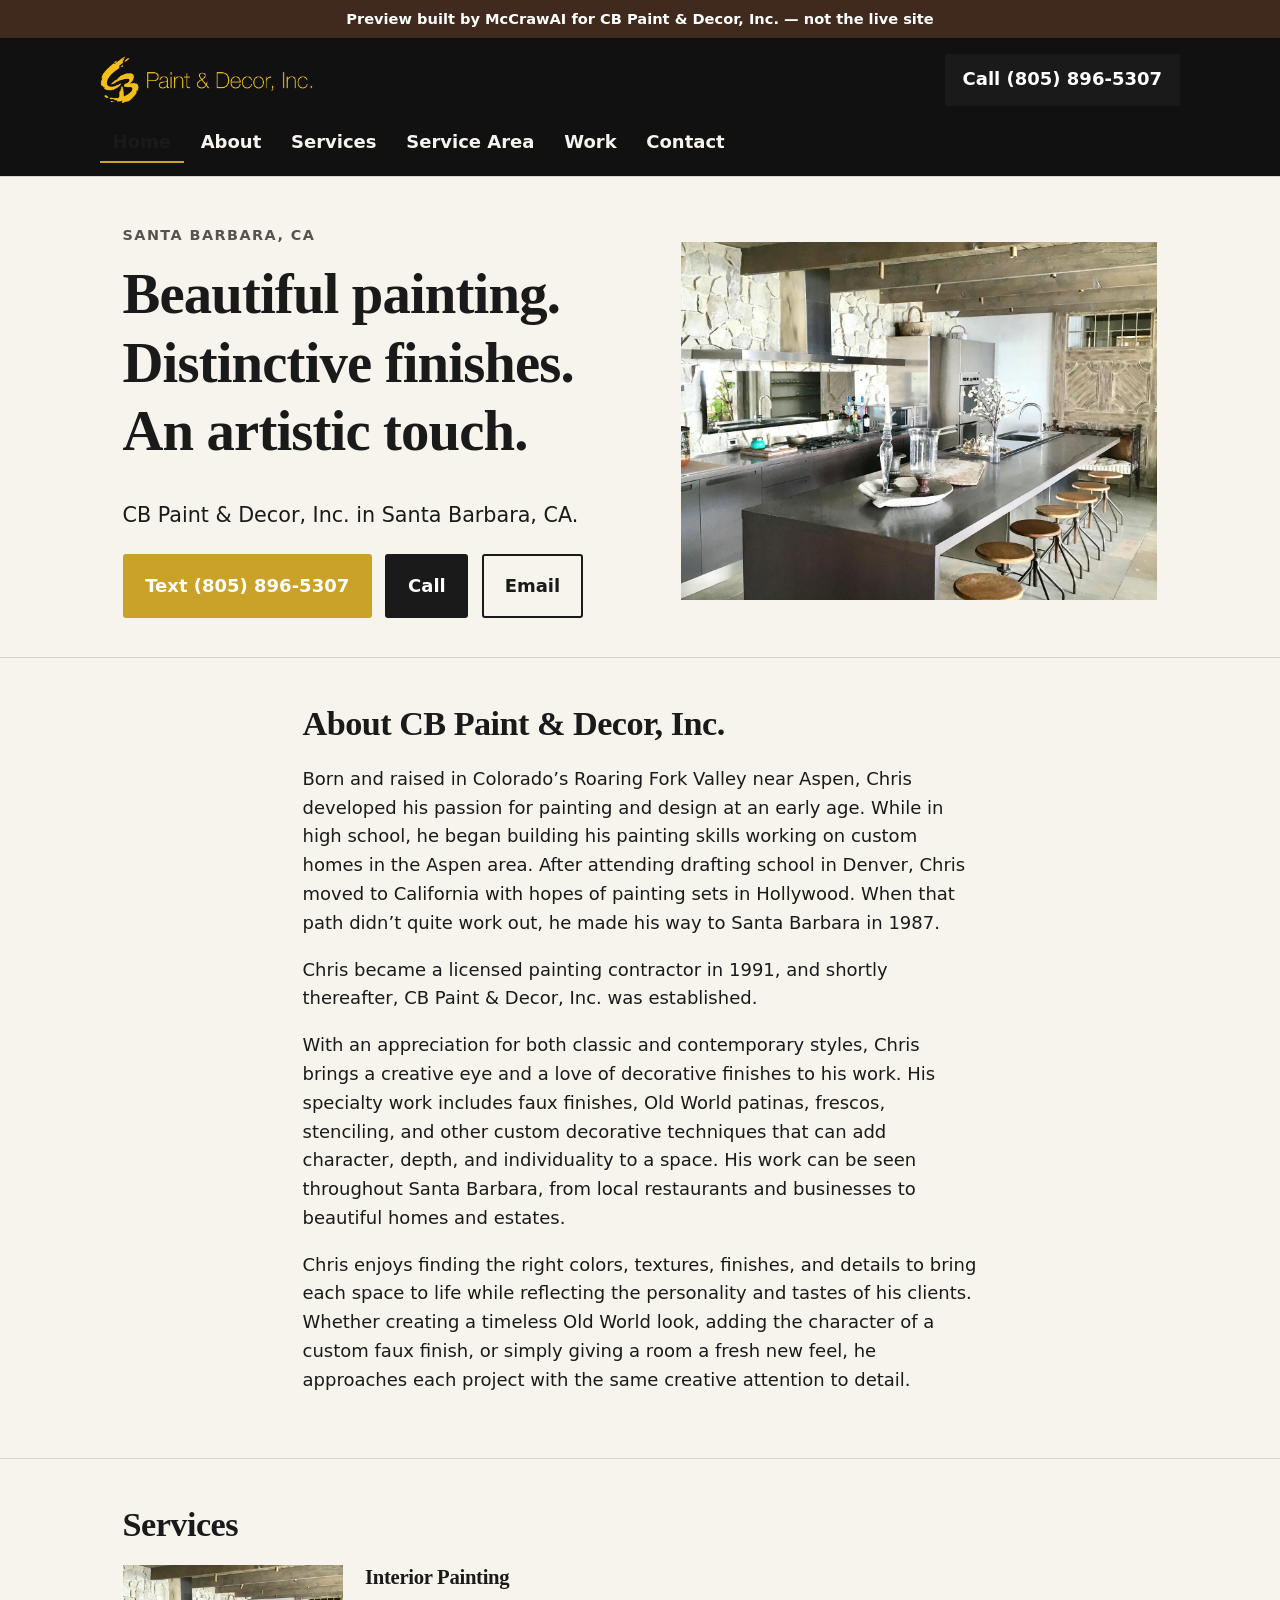
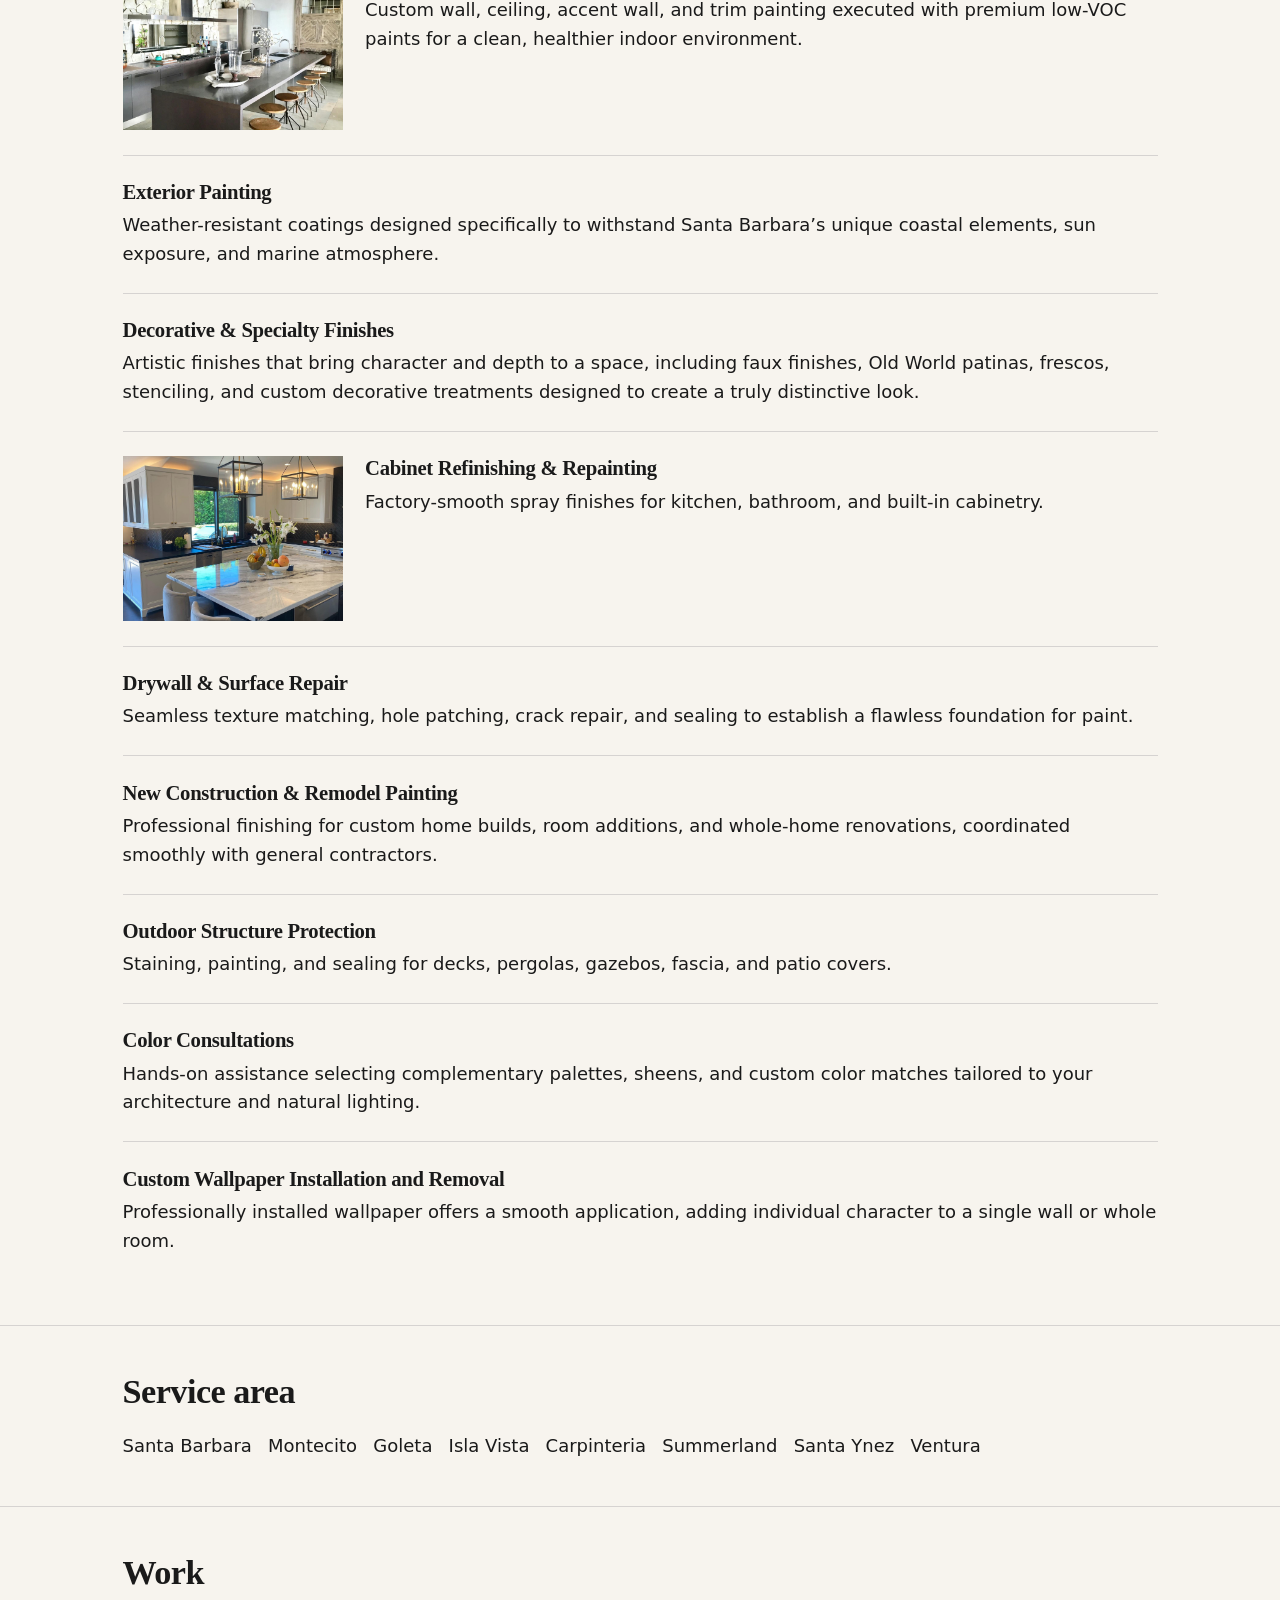
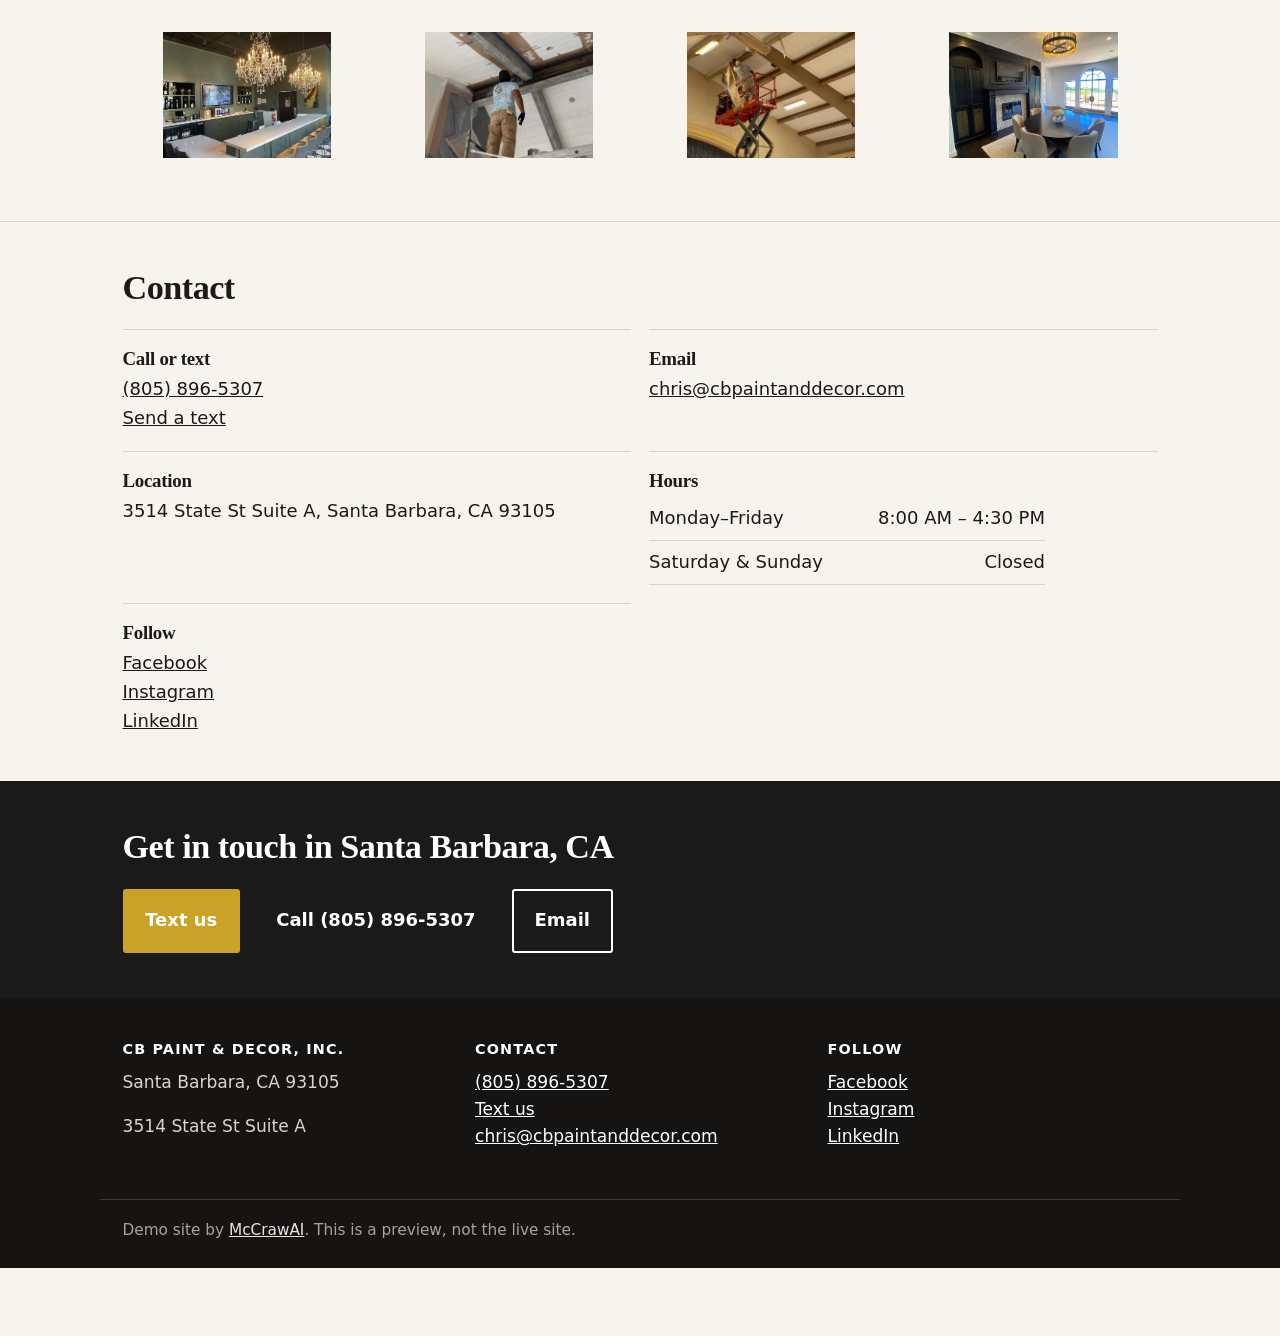
==== index.html @ f558fb0f "Publish preview demo for CB Paint & Decor, Inc." ====
<!doctype html>
<html lang="en">
<head>
<meta charset="utf-8">
<meta name="viewport" content="width=device-width,initial-scale=1">
<title>CB Paint &amp; Decor, Inc. | Santa Barbara, CA 93105</title>
<meta name="description" content="CB Paint &amp; Decor, Inc. in Santa Barbara, CA 93105 — Interior Painting, Exterior Painting, Decorative &amp; Specialty Finishes, Cabinet Refinishing &amp; Repainting, Drywall &amp; Surface Repair. Call (805) 896-5307.">
<meta name="robots" content="noindex,nofollow">
<link rel="canonical" href="https://mccrawaiops.github.io/demo-cb-paint-and-decor/">
<meta property="og:site_name" content="CB Paint &amp; Decor, Inc.">
<meta property="og:title" content="CB Paint &amp; Decor, Inc. | Santa Barbara, CA 93105">
<meta property="og:description" content="CB Paint &amp; Decor, Inc. in Santa Barbara, CA 93105 — Interior Painting, Exterior Painting, Decorative &amp; Specialty Finishes, Cabinet Refinishing &amp; Repainting, Drywall &amp; Surface Repair. Call (805) 896-5307.">
<meta property="og:type" content="website">
<meta property="og:url" content="https://mccrawaiops.github.io/demo-cb-paint-and-decor/">
<meta property="og:image" content="https://mccrawaiops.github.io/demo-cb-paint-and-decor/img/kitchen-interior.jpg">
<meta name="twitter:card" content="summary">
<meta name="theme-color" content="#1a1a1a">
<link rel="icon" href="img/favicon.png" type="image/png">
<link rel="apple-touch-icon" href="img/favicon.png">
<link rel="preload" as="image" href="img/kitchen-interior-sm.jpg">
<link rel="stylesheet" href="styles.css">
<script type="application/ld+json">{"@context":"https://schema.org","@graph":[{"@type":"LocalBusiness","@id":"https://mccrawaiops.github.io/demo-cb-paint-and-decor/#business","name":"CB Paint & Decor, Inc.","url":"https://mccrawaiops.github.io/demo-cb-paint-and-decor/","telephone":"+18058965307","email":"chris@cbpaintanddecor.com","address":{"@type":"PostalAddress","streetAddress":"3514 State St Suite A","addressLocality":"Santa Barbara","addressRegion":"CA","postalCode":"93105","addressCountry":"US"},"areaServed":[{"@type":"Place","name":"Santa Barbara"},{"@type":"Place","name":"Montecito"},{"@type":"Place","name":"Goleta"},{"@type":"Place","name":"Isla Vista"},{"@type":"Place","name":"Carpinteria"},{"@type":"Place","name":"Summerland"},{"@type":"Place","name":"Santa Ynez"},{"@type":"Place","name":"Ventura"}],"description":"Born and raised in Colorado’s Roaring Fork Valley near Aspen, Chris developed his passion for painting and design at an early age. While in high school, he began building his painting skills working on custom homes in the Aspen area. After attending drafting school in Denver, Chris moved to California with hopes of painting sets in Hollywood. When that path didn’t quite work out, he made his way to Santa Barbara in 1987.\n\nChris became a licensed painting contractor in 1991, and shortly thereafter, CB Paint & Decor, Inc. was established.\n\nWith an appreciation for both classic and contemporary styles, Chris brings a creative eye and a love of decorative finishes to his work. His specialty work includes faux finishes, Old World patinas, frescos, stenciling, and other custom decorative techniques that can add character, depth, and individuality to a space. His work can be seen throughout Santa Barbara, from local restaurants and businesses to beautiful homes and estates.\n\nChris enjoys finding the right colors, textures, finishes, and details to bring each space to life while reflecting the personality and tastes of his clients. Whether creating a timeless Old World look, adding the character of a custom faux finish, or simply giving a room a fresh new feel, he approaches each project with the same creative attention to detail.","logo":"https://mccrawaiops.github.io/demo-cb-paint-and-decor/img/logo.png","image":"https://mccrawaiops.github.io/demo-cb-paint-and-decor/img/kitchen-interior.jpg"},{"@type":"WebPage","@id":"https://mccrawaiops.github.io/demo-cb-paint-and-decor/","url":"https://mccrawaiops.github.io/demo-cb-paint-and-decor/","name":"CB Paint & Decor, Inc.","about":{"@id":"https://mccrawaiops.github.io/demo-cb-paint-and-decor/#business"}}]}</script>
</head>
<body class="has-sticky">
<div class="preview-ribbon">Preview built by McCrawAI for CB Paint &amp; Decor, Inc. — not the live site</div>
<a class="skip" href="#main">Skip to content</a>
<header class="top" id="top">
  <div class="wrap bar">
    <a href="index.html" class="brand"><img src="img/logo.png" width="687" height="153" alt="CB Paint &amp; Decor, Inc."></a>
    <a class="callbtn" href="tel:+18058965307">Call (805) 896-5307</a>
  </div>
  <nav class="wrap nav" aria-label="Main"><a href="index.html#top" aria-current="page">Home</a><a href="index.html#about">About</a><a href="index.html#services">Services</a><a href="index.html#area">Service Area</a><a href="index.html#work">Work</a><a href="index.html#contact">Contact</a></nav>
</header>
<main id="main">
<section class="hero"><div class="wrap hero-grid has-photo"><div><p class="eyebrow">Santa Barbara, CA</p><h1>Beautiful painting. Distinctive finishes. An artistic touch.</h1><p class="lead">CB Paint &amp; Decor, Inc. in Santa Barbara, CA.</p><div class="btns"><a class="btn" href="sms:+18058965307?&body=Hi%2C%20I%20would%20like%20to%20ask%20about%20a%20project.">Text (805) 896-5307</a><a class="btn alt" href="tel:+18058965307">Call</a><a class="btn ghost" href="mailto:chris@cbpaintanddecor.com">Email</a></div></div><div class="hero-photo"><img src="img/kitchen-interior.jpg" srcset="img/kitchen-interior-sm.jpg 720w, img/kitchen-interior.jpg 1440w" sizes="(max-width:700px) 100vw, 60vw" width="1440" height="1800" alt="Finished kitchen interior with painted cabinets, stone, and wood beams" fetchpriority="high" decoding="async"></div></div></section>
<section class="sec" id="about"><div class="wrap about"><h2>About CB Paint &amp; Decor, Inc.</h2><p>Born and raised in Colorado’s Roaring Fork Valley near Aspen, Chris developed his passion for painting and design at an early age. While in high school, he began building his painting skills working on custom homes in the Aspen area. After attending drafting school in Denver, Chris moved to California with hopes of painting sets in Hollywood. When that path didn’t quite work out, he made his way to Santa Barbara in 1987.</p><p>Chris became a licensed painting contractor in 1991, and shortly thereafter, CB Paint &amp; Decor, Inc. was established.</p><p>With an appreciation for both classic and contemporary styles, Chris brings a creative eye and a love of decorative finishes to his work. His specialty work includes faux finishes, Old World patinas, frescos, stenciling, and other custom decorative techniques that can add character, depth, and individuality to a space. His work can be seen throughout Santa Barbara, from local restaurants and businesses to beautiful homes and estates.</p><p>Chris enjoys finding the right colors, textures, finishes, and details to bring each space to life while reflecting the personality and tastes of his clients. Whether creating a timeless Old World look, adding the character of a custom faux finish, or simply giving a room a fresh new feel, he approaches each project with the same creative attention to detail.</p></div></section>
<section class="sec" id="services"><div class="wrap"><h2>Services</h2><article class="svc has-photo"><div><img src="img/kitchen-interior.jpg" srcset="img/kitchen-interior-sm.jpg 720w, img/kitchen-interior.jpg 1440w" sizes="(max-width:700px) 100vw, 60vw" width="1440" height="1800" alt="Finished kitchen interior with painted cabinets, stone, and wood beams" loading="lazy" decoding="async"></div><div><h3>Interior Painting</h3><p>Custom wall, ceiling, accent wall, and trim painting executed with premium low-VOC paints for a clean, healthier indoor environment.</p></div></article><article class="svc"><div><h3>Exterior Painting</h3><p>Weather-resistant coatings designed specifically to withstand Santa Barbara’s unique coastal elements, sun exposure, and marine atmosphere.</p></div></article><article class="svc"><div><h3>Decorative &amp; Specialty Finishes</h3><p>Artistic finishes that bring character and depth to a space, including faux finishes, Old World patinas, frescos, stenciling, and custom decorative treatments designed to create a truly distinctive look.</p></div></article><article class="svc has-photo"><div><img src="img/kitchen-cabinets.jpg" srcset="img/kitchen-cabinets-sm.jpg 700w, img/kitchen-cabinets.jpg 1400w" sizes="(max-width:700px) 100vw, 60vw" width="1400" height="1400" alt="Kitchen with refinished white cabinets and a painted island" loading="lazy" decoding="async"></div><div><h3>Cabinet Refinishing &amp; Repainting</h3><p>Factory-smooth spray finishes for kitchen, bathroom, and built-in cabinetry.</p></div></article><article class="svc"><div><h3>Drywall &amp; Surface Repair</h3><p>Seamless texture matching, hole patching, crack repair, and sealing to establish a flawless foundation for paint.</p></div></article><article class="svc"><div><h3>New Construction &amp; Remodel Painting</h3><p>Professional finishing for custom home builds, room additions, and whole-home renovations, coordinated smoothly with general contractors.</p></div></article><article class="svc"><div><h3>Outdoor Structure Protection</h3><p>Staining, painting, and sealing for decks, pergolas, gazebos, fascia, and patio covers.</p></div></article><article class="svc"><div><h3>Color Consultations</h3><p>Hands-on assistance selecting complementary palettes, sheens, and custom color matches tailored to your architecture and natural lighting.</p></div></article><article class="svc"><div><h3>Custom Wallpaper Installation and Removal</h3><p>Professionally installed wallpaper offers a smooth application, adding individual character to a single wall or whole room.</p></div></article></div></section>
<section class="sec" id="area"><div class="wrap"><h2>Service area</h2><ul class="towns"><li>Santa Barbara</li><li>Montecito</li><li>Goleta</li><li>Isla Vista</li><li>Carpinteria</li><li>Summerland</li><li>Santa Ynez</li><li>Ventura</li></ul></div></section>
<section class="sec" id="work"><div class="wrap"><h2>Work</h2><div class="gallery"><figure><img src="img/commercial-bar.jpg" srcset="img/commercial-bar-sm.jpg 436w, img/commercial-bar.jpg 873w" sizes="(max-width:700px) 100vw, 60vw" width="873" height="646" alt="Painted commercial bar interior with green walls and cabinetry" loading="lazy" decoding="async"></figure><figure><img src="img/crew-beams.jpg" srcset="img/crew-beams-sm.jpg 700w, img/crew-beams.jpg 1400w" sizes="(max-width:700px) 100vw, 60vw" width="1400" height="1400" alt="A CB Paint &amp; Decor painter finishing wood beams on a masked ceiling" loading="lazy" decoding="async"></figure><figure><img src="img/lift-ceiling.jpg" srcset="img/lift-ceiling-sm.jpg 700w, img/lift-ceiling.jpg 1400w" sizes="(max-width:700px) 100vw, 60vw" width="1400" height="1400" alt="Crew on a lift prepping and painting a beamed ceiling" loading="lazy" decoding="async"></figure><figure><img src="img/dining-room.jpg" srcset="img/dining-room-sm.jpg 449w, img/dining-room.jpg 898w" sizes="(max-width:700px) 100vw, 60vw" width="898" height="898" alt="Dining room with dark painted built-ins and a fireplace" loading="lazy" decoding="async"></figure></div></div></section>
<section class="sec" id="contact"><div class="wrap"><h2>Contact</h2><div class="contact-list"><div class="contact-item"><h2>Call or text</h2><p><a href="tel:+18058965307">(805) 896-5307</a></p><p><a href="sms:+18058965307?&body=Hi%2C%20I%20would%20like%20to%20ask%20about%20a%20project.">Send a text</a></p></div><div class="contact-item"><h2>Email</h2><p><a href="mailto:chris@cbpaintanddecor.com">chris@cbpaintanddecor.com</a></p></div><div class="contact-item"><h2>Location</h2><p>3514 State St Suite A, Santa Barbara, CA 93105</p></div><div class="contact-item"><h2>Hours</h2><ul class="hours"><li><span>Monday–Friday</span><span>8:00 AM – 4:30 PM</span></li><li><span>Saturday &amp; Sunday</span><span>Closed</span></li></ul></div><div class="contact-item"><h2>Follow</h2><p><a href="https://www.facebook.com/CBpaintanddecor/" rel="noopener" target="_blank">Facebook</a><br><a href="https://www.instagram.com/cbpaintanddecor/" rel="noopener" target="_blank">Instagram</a><br><a href="https://www.linkedin.com/in/christopher-blaul-cb-paint-and-decor-inc-552017a" rel="noopener" target="_blank">LinkedIn</a></p></div></div></div></section>
</main>
<section class="cta-band"><div class="wrap"><h2>Get in touch in Santa Barbara, CA</h2><div class="btns"><a class="btn" href="sms:+18058965307?&body=Hi%2C%20I%20would%20like%20to%20ask%20about%20a%20project.">Text us</a><a class="btn alt" href="tel:+18058965307">Call (805) 896-5307</a><a class="btn ghost" href="mailto:chris@cbpaintanddecor.com">Email</a></div></div></section>
<footer class="foot">
  <div class="wrap cols">
    <div>
      <h3>CB Paint &amp; Decor, Inc.</h3>
      <p>Santa Barbara, CA 93105</p>
      <p>3514 State St Suite A</p>
    </div>
    <div>
      <h3>Contact</h3>
      <p>
        <a href="tel:+18058965307">(805) 896-5307</a><br>
        <a href="sms:+18058965307?&body=Hi%2C%20I%20would%20like%20to%20ask%20about%20a%20project.">Text us</a><br>
        <a href="mailto:chris@cbpaintanddecor.com">chris@cbpaintanddecor.com</a>
      </p>
    </div>
    <div><h3>Follow</h3><p><a href="https://www.facebook.com/CBpaintanddecor/" rel="noopener" target="_blank">Facebook</a><br><a href="https://www.instagram.com/cbpaintanddecor/" rel="noopener" target="_blank">Instagram</a><br><a href="https://www.linkedin.com/in/christopher-blaul-cb-paint-and-decor-inc-552017a" rel="noopener" target="_blank">LinkedIn</a></p></div>
  </div>
  <div class="wrap credit">Demo site by <a href="https://mccrawai.com">McCrawAI</a>. This is a preview, not the live site.</div>
</footer>
<nav class="sticky" aria-label="Quick contact"><a class="sticky-call" href="tel:+18058965307">Call (805) 896-5307</a><a class="sticky-text" href="sms:+18058965307?&body=Hi%2C%20I%20would%20like%20to%20ask%20about%20a%20project.">Text us</a></nav>
</body>
</html>
---- styles.css ----
/* Preview demo styles. System fonts only. No decorative motion. */
:root{
  --primary:#1a1a1a;
  --accent:#c9a227;
  --bg:#f7f4ee;
  --ink:#1a1a1a;
  --muted:#57534e;
  --paper:#fff;
  --line:#d6d3d1;
  --header:#111111;
  --header-ink:#f7f4ee;
  --ribbon:#3f2a1d;
}
*,*::before,*::after{box-sizing:border-box}
html{font-size:18px;scroll-behavior:smooth}
body{
  margin:0;
  font-family:system-ui,-apple-system,"Segoe UI",Roboto,Arial,sans-serif;
  color:var(--ink);
  background:var(--bg);
  line-height:1.6;
  padding-bottom:0;
}
body.has-sticky{padding-bottom:3.75rem}
img{max-width:100%;height:auto;display:block}
a{color:var(--primary)}
a:focus-visible,button:focus-visible{outline:3px solid var(--accent);outline-offset:3px}
h1,h2,h3{
  font-family:Georgia,"Iowan Old Style","Palatino Linotype",Palatino,"Times New Roman",serif;
  font-weight:700;
  line-height:1.2;
  letter-spacing:-0.015em;
  color:var(--primary);
  margin:0 0 .6em;
}
h1{font-size:clamp(2rem,5vw,3.15rem)}
h2{font-size:clamp(1.45rem,3vw,1.9rem)}
h3{font-size:1.15rem}
p{margin:0 0 1em}
.wrap{max-width:1080px;margin:0 auto;padding:0 1.25rem}
.skip{position:absolute;left:-999px}
.skip:focus{left:1rem;top:1rem;background:#fff;padding:.5rem .75rem;z-index:20}

.preview-ribbon{
  background:var(--ribbon);
  color:#fff;
  text-align:center;
  font-size:.8125rem;
  font-weight:650;
  line-height:1.4;
  padding:.5rem 1rem;
}

.top{
  background:var(--header);
  border-bottom:1px solid var(--line);
  position:sticky;
  top:0;
  z-index:5;
  color:var(--header-ink);
}
.bar{display:flex;align-items:center;justify-content:space-between;gap:1rem;padding:.85rem 0}
.brand{display:flex;align-items:center;gap:.75rem;text-decoration:none;color:var(--header-ink);min-width:0}
.brand img{height:48px;width:auto;max-width:220px}
.wordmark{font-family:Georgia,"Iowan Old Style",Palatino,serif;font-weight:700;font-size:1.15rem;line-height:1.2}
.callbtn{
  background:var(--primary);
  color:#fff;
  text-decoration:none;
  font-weight:700;
  padding:.65rem 1rem;
  border-radius:3px;
  white-space:nowrap;
}
.nav{display:flex;gap:.25rem;padding:0 0 .75rem;overflow-x:auto}
.nav a{text-decoration:none;color:var(--header-ink);font-weight:600;padding:.35rem .7rem;white-space:nowrap}
.nav a[aria-current="page"]{color:var(--primary);box-shadow:inset 0 -2px 0 var(--accent)}

.hero{padding:2.6rem 0 2.2rem}
.hero-grid{display:grid;gap:1.75rem;align-items:center}
@media(min-width:800px){
  .hero-grid.has-photo{grid-template-columns:1.05fr .95fr}
}
.eyebrow{
  font-size:.8rem;
  font-weight:700;
  letter-spacing:.1em;
  text-transform:uppercase;
  color:var(--muted);
  margin:0 0 .75rem;
}
.lead{font-size:1.15rem;max-width:36rem}
.hero-photo img{width:100%;aspect-ratio:4/3;object-fit:cover;background:var(--line)}

.btns{display:flex;flex-wrap:wrap;gap:.75rem;margin:1.25rem 0 0}
.btn{
  display:inline-block;
  background:var(--accent);
  color:#fff;
  text-decoration:none;
  font-weight:700;
  padding:.85rem 1.15rem;
  border-radius:3px;
  border:2px solid var(--accent);
}
.btn.alt{background:var(--primary);border-color:var(--primary);color:#fff}
.btn.ghost{background:transparent;color:var(--primary);border-color:var(--primary)}

.sec{padding:2.5rem 0;border-top:1px solid var(--line)}
.about{max-width:40rem}

.svc{
  display:grid;
  gap:1.25rem;
  padding:1.35rem 0;
  border-top:1px solid var(--line);
  align-items:start;
}
.svc:first-of-type{border-top:0;padding-top:0}
@media(min-width:700px){
  .svc.has-photo{grid-template-columns:220px 1fr}
}
.svc img{width:100%;aspect-ratio:4/3;object-fit:cover;background:var(--line)}
.svc h3{margin-bottom:.35rem}
.svc p{margin:0;color:var(--ink)}

.gallery{
  display:grid;
  gap:.75rem;
  grid-template-columns:repeat(auto-fit,minmax(220px,1fr));
  margin-top:1rem;
}
.gallery img{width:100%;aspect-ratio:4/3;object-fit:cover;background:var(--line)}

.towns{margin:0;padding:0;list-style:none;display:flex;flex-wrap:wrap;gap:.4rem .9rem}
.towns li{margin:0}
.hours{margin:0;padding:0;list-style:none}
.hours li{display:flex;gap:1rem;justify-content:space-between;max-width:22rem;border-bottom:1px solid var(--line);padding:.4rem 0}

.contact-list{display:grid;gap:1rem}
@media(min-width:700px){.contact-list{grid-template-columns:repeat(2,1fr)}}
.contact-item{border-top:1px solid var(--line);padding:1rem 0 0}
.contact-item h2,.contact-item h3{margin:0 0 .25rem;font-size:1.05rem}
.contact-item p{margin:0}

.cta-band{background:var(--primary);color:#f7f4ef;padding:2.5rem 0}
.cta-band h2{color:#fff}
.cta-band .btn.ghost{border-color:#fff;color:#fff}

.foot{background:#161412;color:#d6d3d1;padding:2.4rem 0 1.4rem;font-size:.95rem}
.foot a{color:#fff}
.cols{display:grid;gap:1.25rem;grid-template-columns:repeat(auto-fit,minmax(180px,1fr))}
.foot h3{color:#fff;font-family:system-ui,-apple-system,"Segoe UI",sans-serif;font-size:.8rem;letter-spacing:.08em;text-transform:uppercase;margin:0 0 .6rem}
.credit{margin-top:1.75rem;padding-top:1rem;border-top:1px solid #3f3a36;font-size:.85rem;color:#a8a29e}
.credit a{color:#e7e5e4}

.sticky{display:none}
@media(max-width:899px){
  body.has-sticky .sticky{
    display:flex;
    position:fixed;
    bottom:0;left:0;right:0;
    z-index:6;
  }
  .sticky a{
    flex:1;
    text-align:center;
    text-decoration:none;
    color:#fff;
    font-weight:800;
    padding:.95rem .5rem;
  }
  .sticky-call{background:var(--primary)}
  .sticky-text{background:var(--accent)}
}

@media(prefers-reduced-motion:reduce){
  html{scroll-behavior:auto}
  *,*::before,*::after{animation:none !important;transition:none !important}
}
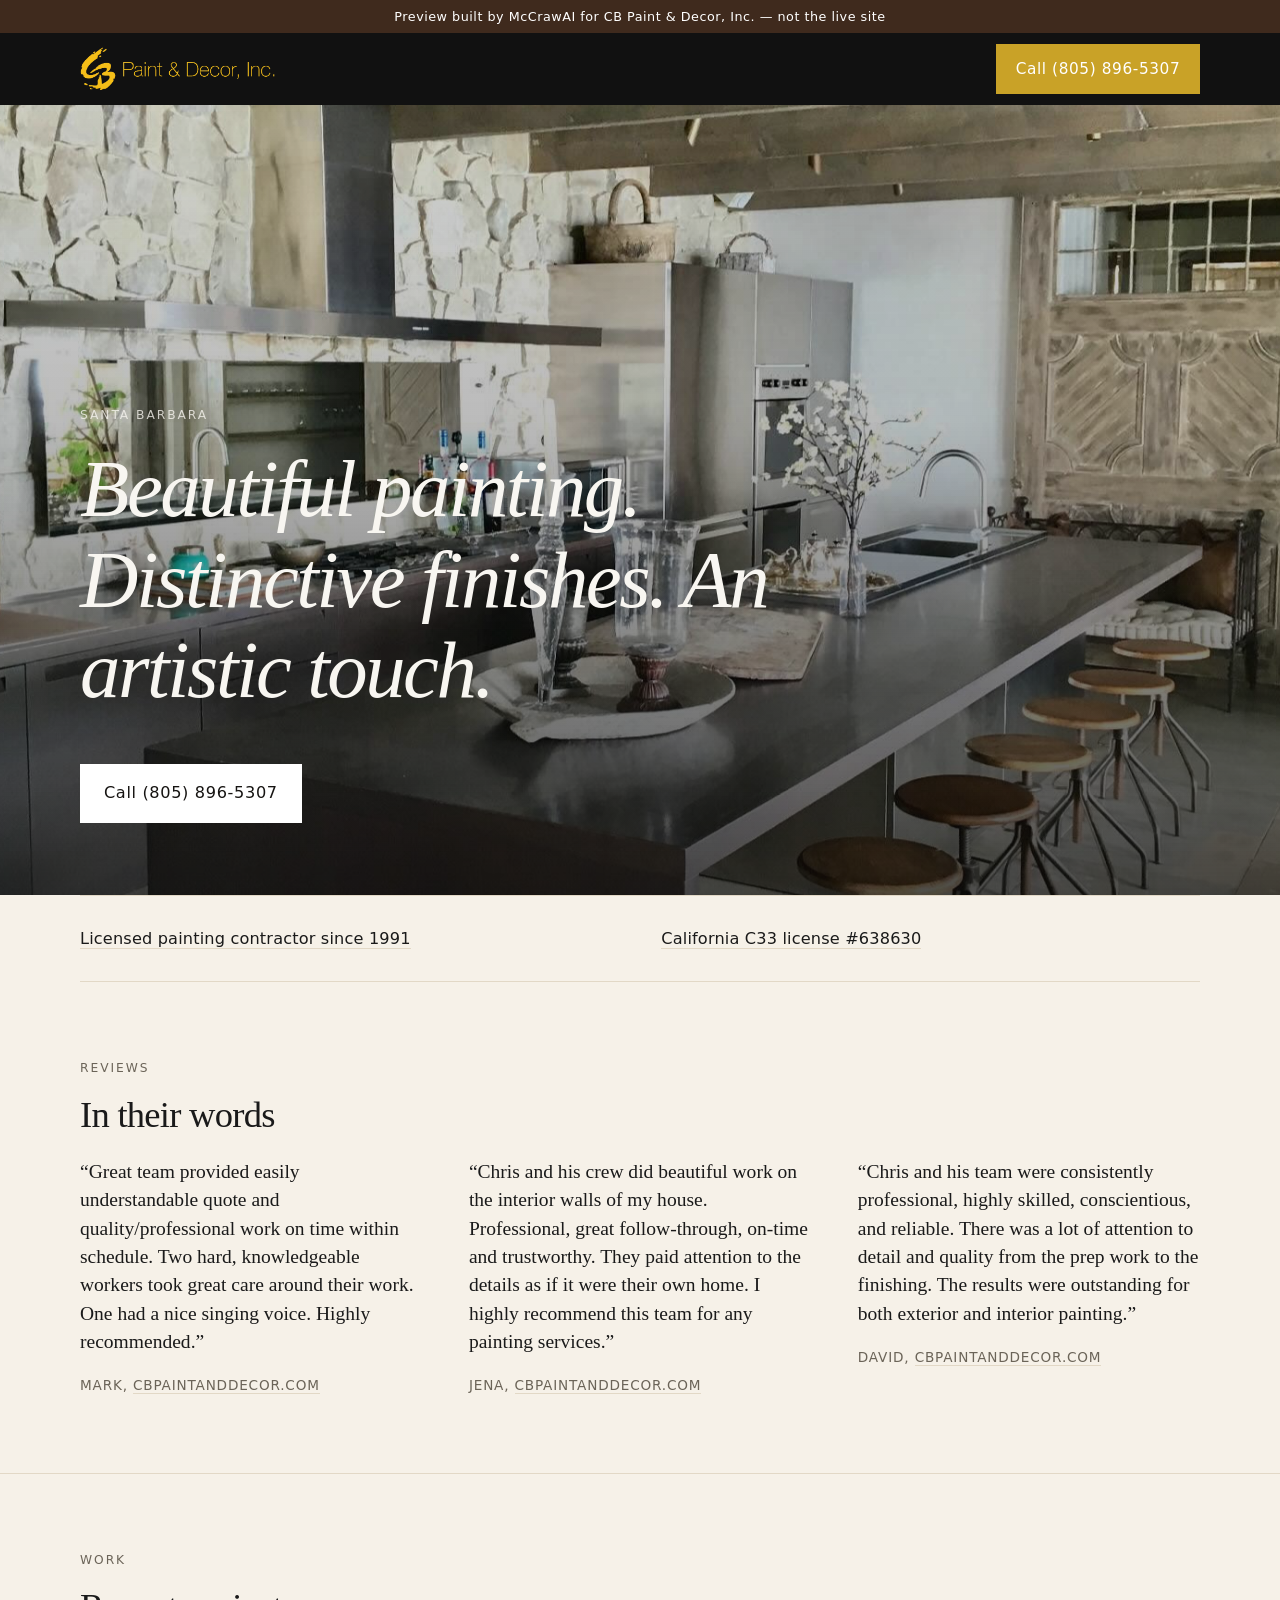
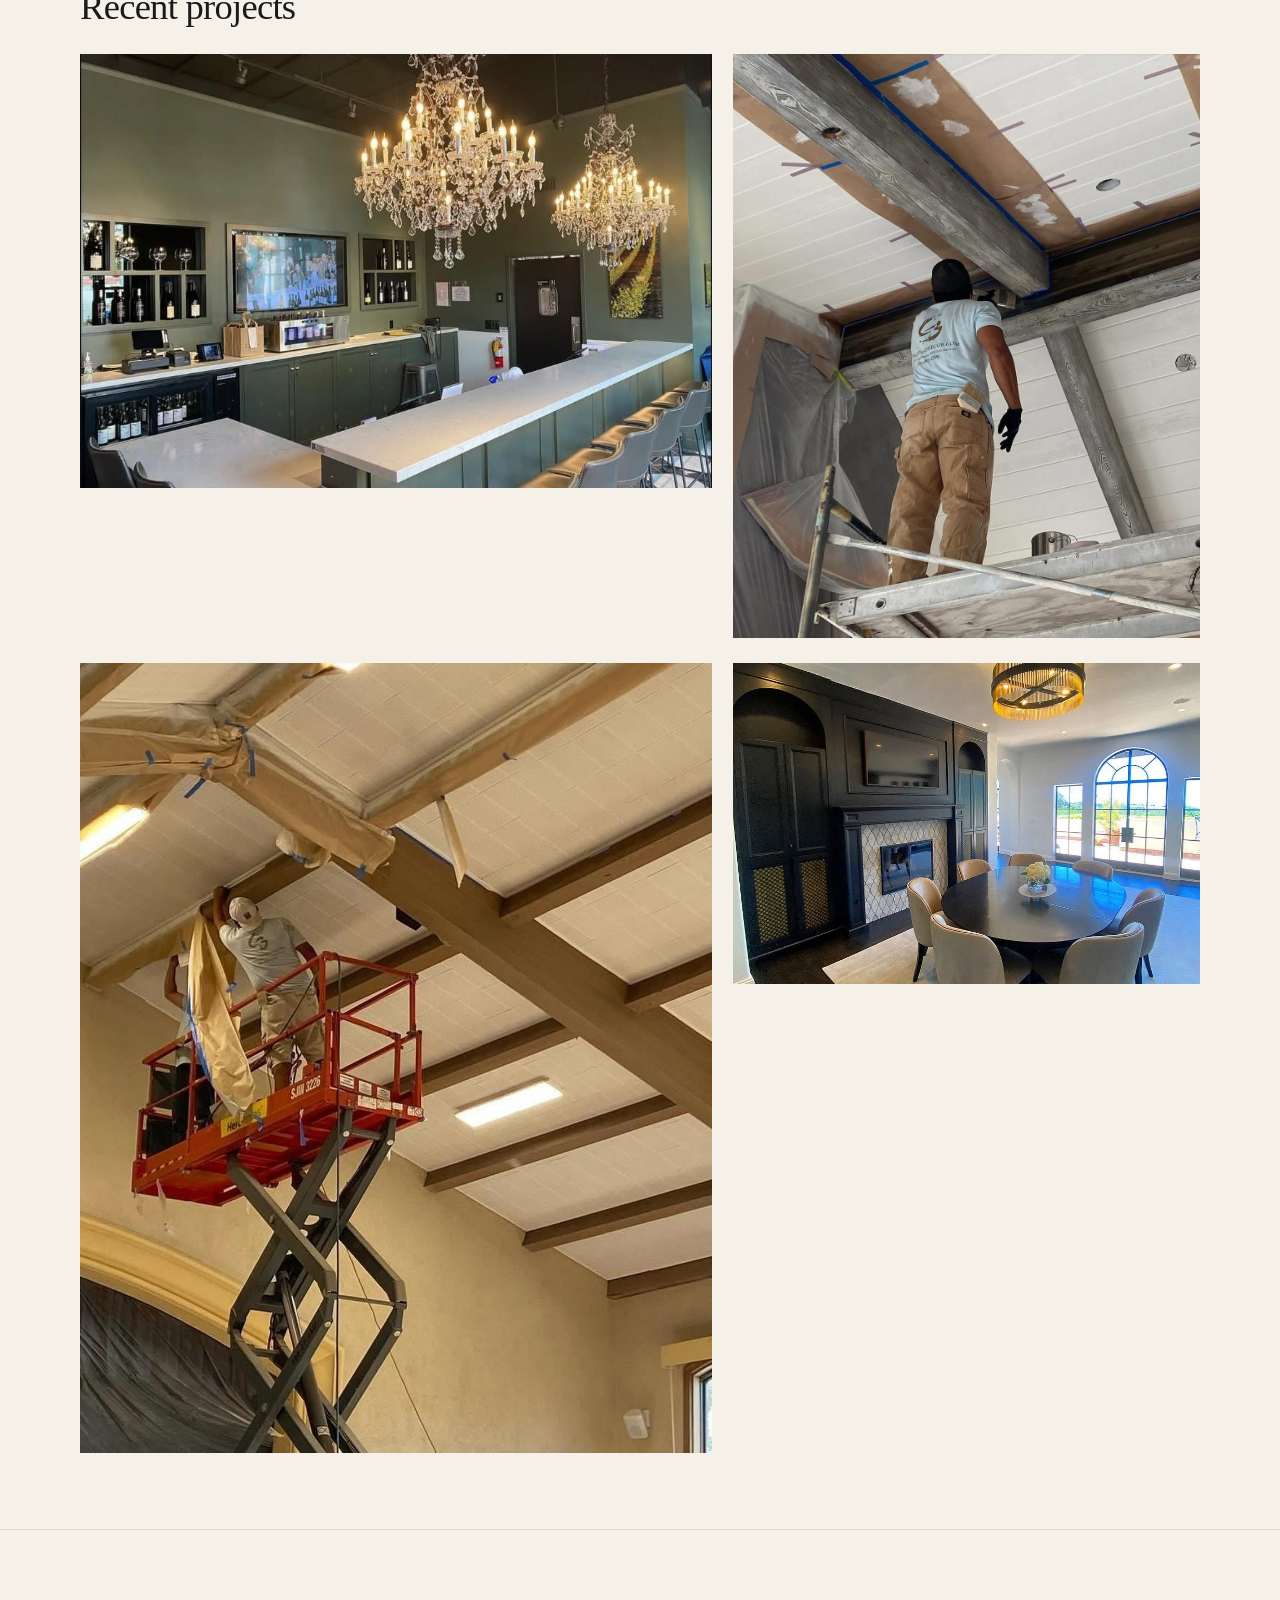
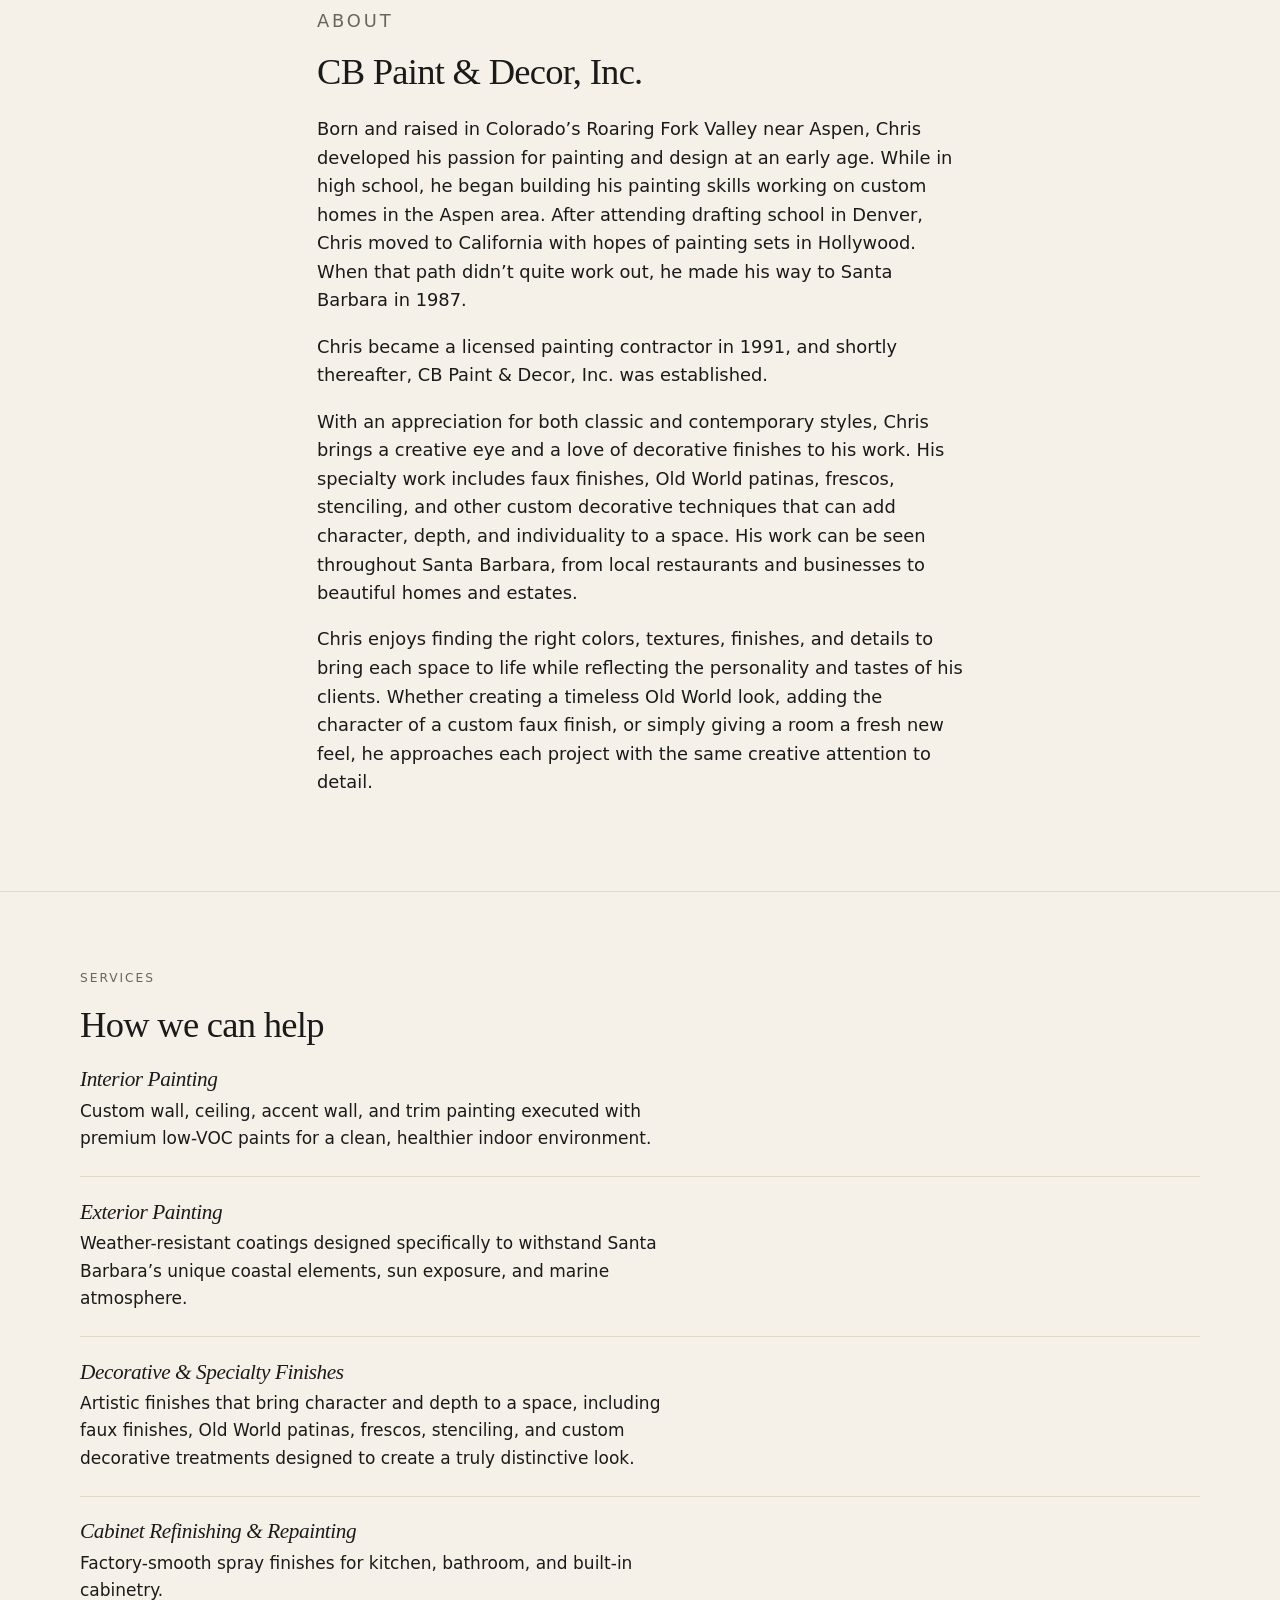
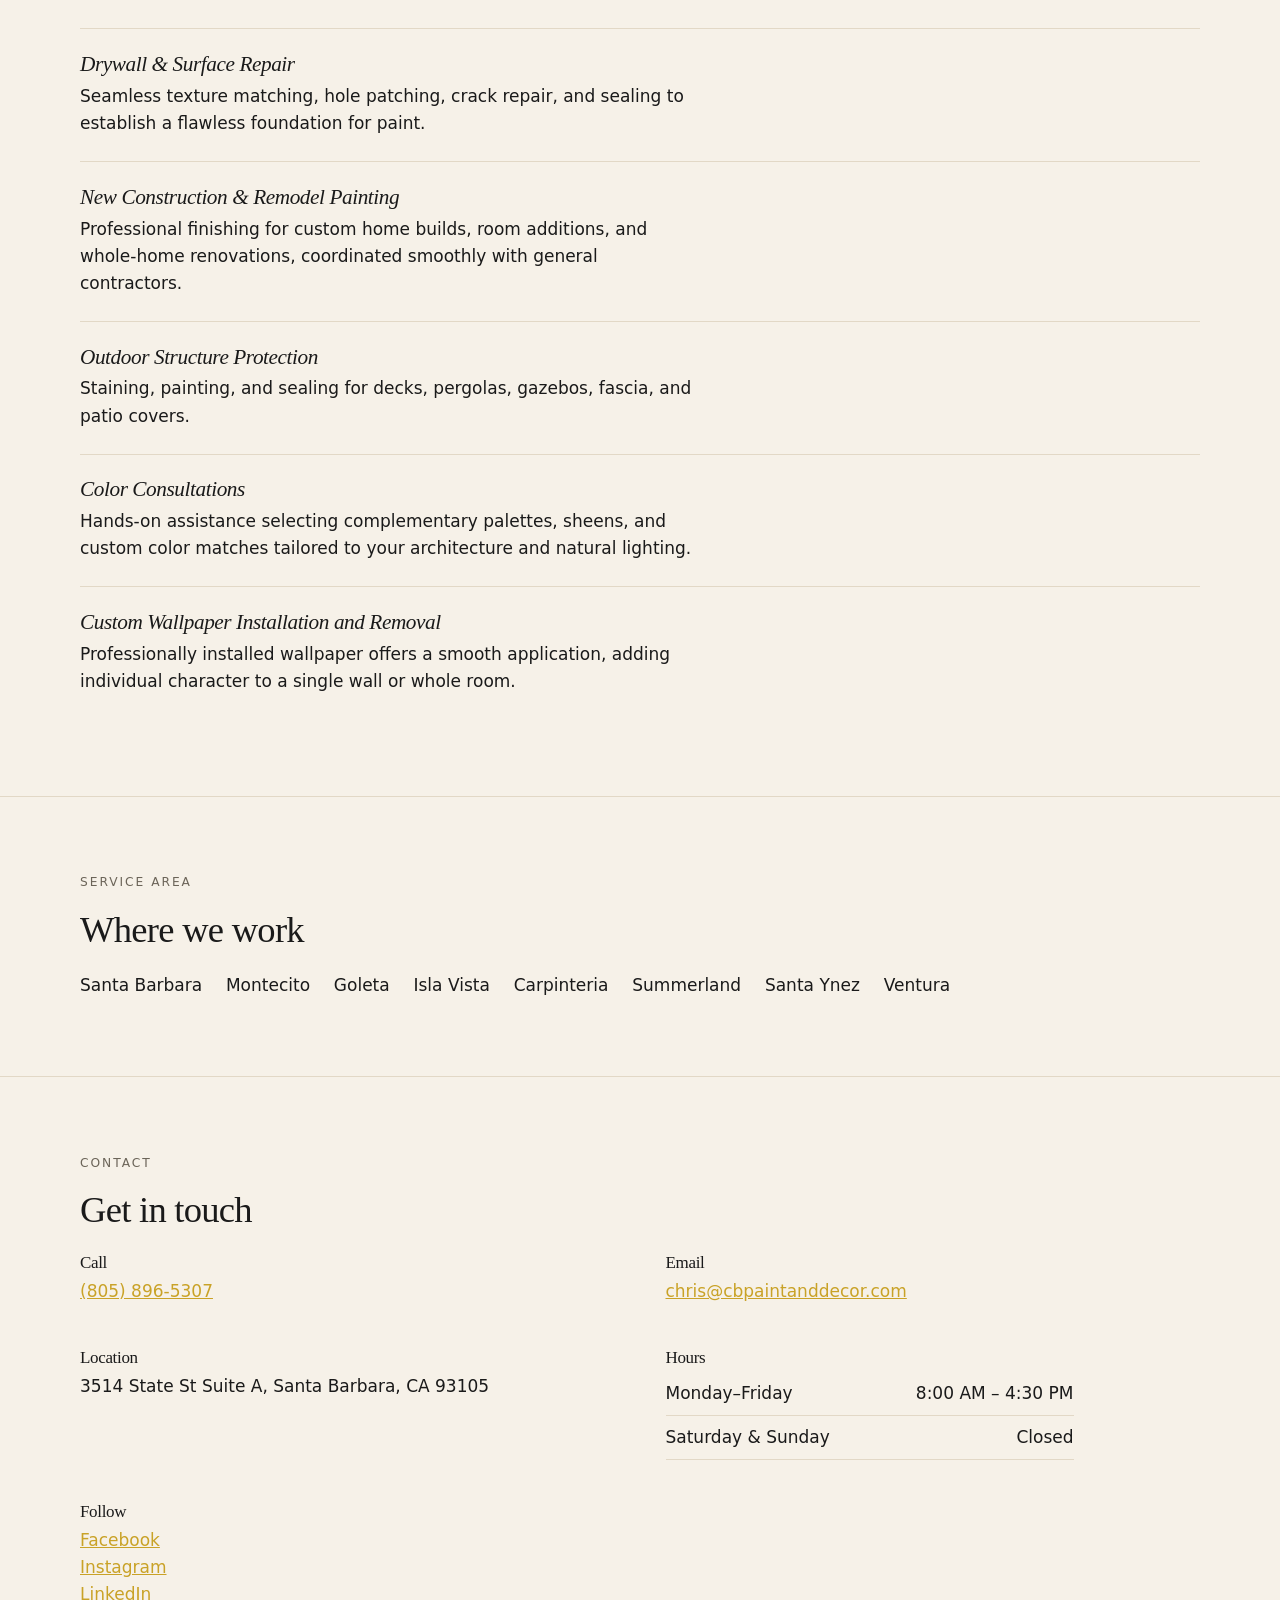
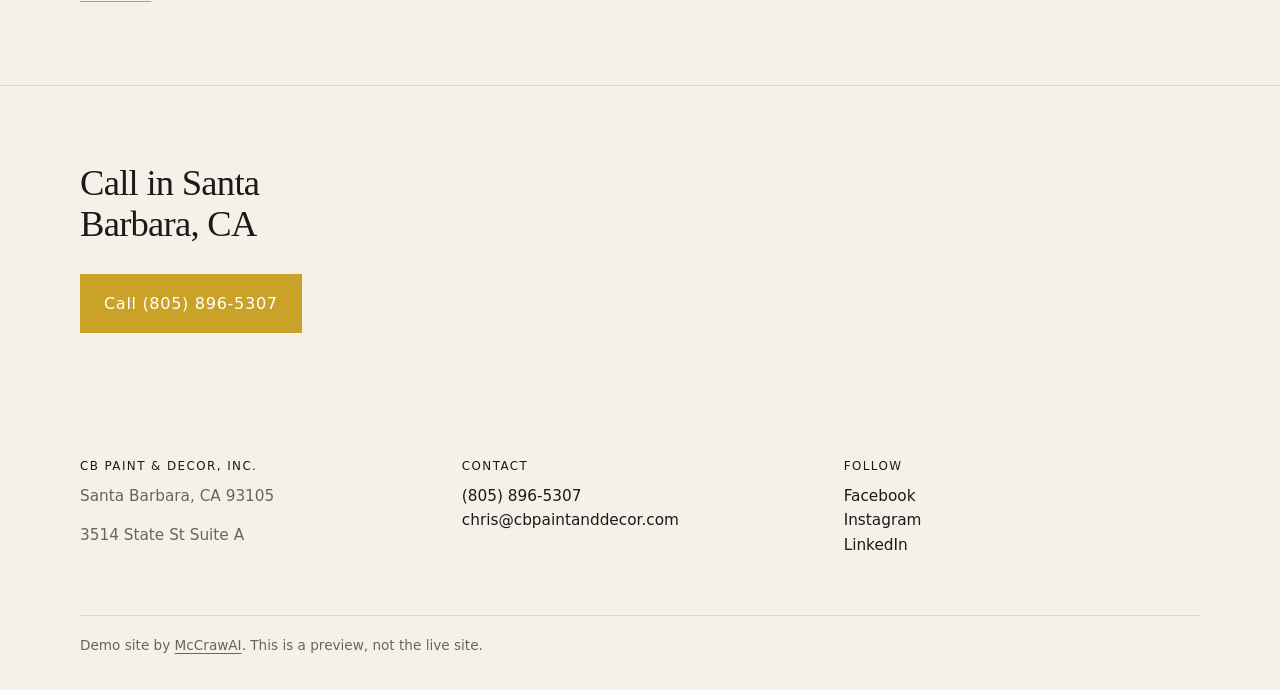
==== commit 22b1a862: "Publish preview demo for CB Paint & Decor, Inc." ====
--- a/index.html
+++ b/index.html
@@ -4,24 +4,24 @@
 <meta charset="utf-8">
 <meta name="viewport" content="width=device-width,initial-scale=1">
 <title>CB Paint &amp; Decor, Inc. | Santa Barbara, CA 93105</title>
-<meta name="description" content="CB Paint &amp; Decor, Inc. in Santa Barbara, CA 93105 — Interior Painting, Exterior Painting, Decorative &amp; Specialty Finishes, Cabinet Refinishing &amp; Repainting, Drywall &amp; Surface Repair. Call (805) 896-5307.">
+<meta name="description" content="CB Paint &amp; Decor, Inc. in Santa Barbara, CA 93105 — Beautiful painting. Distinctive finishes. An artistic touch. Call (805) 896-5307.">
 <meta name="robots" content="noindex,nofollow">
 <link rel="canonical" href="https://mccrawaiops.github.io/demo-cb-paint-and-decor/">
 <meta property="og:site_name" content="CB Paint &amp; Decor, Inc.">
 <meta property="og:title" content="CB Paint &amp; Decor, Inc. | Santa Barbara, CA 93105">
-<meta property="og:description" content="CB Paint &amp; Decor, Inc. in Santa Barbara, CA 93105 — Interior Painting, Exterior Painting, Decorative &amp; Specialty Finishes, Cabinet Refinishing &amp; Repainting, Drywall &amp; Surface Repair. Call (805) 896-5307.">
+<meta property="og:description" content="CB Paint &amp; Decor, Inc. in Santa Barbara, CA 93105 — Beautiful painting. Distinctive finishes. An artistic touch. Call (805) 896-5307.">
 <meta property="og:type" content="website">
 <meta property="og:url" content="https://mccrawaiops.github.io/demo-cb-paint-and-decor/">
 <meta property="og:image" content="https://mccrawaiops.github.io/demo-cb-paint-and-decor/img/kitchen-interior.jpg">
 <meta name="twitter:card" content="summary">
-<meta name="theme-color" content="#1a1a1a">
+<meta name="theme-color" content="#f6f1e8">
 <link rel="icon" href="img/favicon.png" type="image/png">
 <link rel="apple-touch-icon" href="img/favicon.png">
-<link rel="preload" as="image" href="img/kitchen-interior-sm.jpg">
+<link rel="preload" as="image" href="img/kitchen-interior-sm.jpg" imagesrcset="img/kitchen-interior-sm.jpg 720w, img/kitchen-interior.jpg 1440w" imagesizes="100vw">
 <link rel="stylesheet" href="styles.css">
 <script type="application/ld+json">{"@context":"https://schema.org","@graph":[{"@type":"LocalBusiness","@id":"https://mccrawaiops.github.io/demo-cb-paint-and-decor/#business","name":"CB Paint & Decor, Inc.","url":"https://mccrawaiops.github.io/demo-cb-paint-and-decor/","telephone":"+18058965307","email":"chris@cbpaintanddecor.com","address":{"@type":"PostalAddress","streetAddress":"3514 State St Suite A","addressLocality":"Santa Barbara","addressRegion":"CA","postalCode":"93105","addressCountry":"US"},"areaServed":[{"@type":"Place","name":"Santa Barbara"},{"@type":"Place","name":"Montecito"},{"@type":"Place","name":"Goleta"},{"@type":"Place","name":"Isla Vista"},{"@type":"Place","name":"Carpinteria"},{"@type":"Place","name":"Summerland"},{"@type":"Place","name":"Santa Ynez"},{"@type":"Place","name":"Ventura"}],"description":"Born and raised in Colorado’s Roaring Fork Valley near Aspen, Chris developed his passion for painting and design at an early age. While in high school, he began building his painting skills working on custom homes in the Aspen area. After attending drafting school in Denver, Chris moved to California with hopes of painting sets in Hollywood. When that path didn’t quite work out, he made his way to Santa Barbara in 1987.\n\nChris became a licensed painting contractor in 1991, and shortly thereafter, CB Paint & Decor, Inc. was established.\n\nWith an appreciation for both classic and contemporary styles, Chris brings a creative eye and a love of decorative finishes to his work. His specialty work includes faux finishes, Old World patinas, frescos, stenciling, and other custom decorative techniques that can add character, depth, and individuality to a space. His work can be seen throughout Santa Barbara, from local restaurants and businesses to beautiful homes and estates.\n\nChris enjoys finding the right colors, textures, finishes, and details to bring each space to life while reflecting the personality and tastes of his clients. Whether creating a timeless Old World look, adding the character of a custom faux finish, or simply giving a room a fresh new feel, he approaches each project with the same creative attention to detail.","logo":"https://mccrawaiops.github.io/demo-cb-paint-and-decor/img/logo.png","image":"https://mccrawaiops.github.io/demo-cb-paint-and-decor/img/kitchen-interior.jpg"},{"@type":"WebPage","@id":"https://mccrawaiops.github.io/demo-cb-paint-and-decor/","url":"https://mccrawaiops.github.io/demo-cb-paint-and-decor/","name":"CB Paint & Decor, Inc.","about":{"@id":"https://mccrawaiops.github.io/demo-cb-paint-and-decor/#business"}}]}</script>
 </head>
-<body class="has-sticky">
+<body class="layout-editorial base-light">
 <div class="preview-ribbon">Preview built by McCrawAI for CB Paint &amp; Decor, Inc. — not the live site</div>
 <a class="skip" href="#main">Skip to content</a>
 <header class="top" id="top">
@@ -29,17 +29,18 @@
     <a href="index.html" class="brand"><img src="img/logo.png" width="687" height="153" alt="CB Paint &amp; Decor, Inc."></a>
     <a class="callbtn" href="tel:+18058965307">Call (805) 896-5307</a>
   </div>
-  <nav class="wrap nav" aria-label="Main"><a href="index.html#top" aria-current="page">Home</a><a href="index.html#about">About</a><a href="index.html#services">Services</a><a href="index.html#area">Service Area</a><a href="index.html#work">Work</a><a href="index.html#contact">Contact</a></nav>
 </header>
 <main id="main">
-<section class="hero"><div class="wrap hero-grid has-photo"><div><p class="eyebrow">Santa Barbara, CA</p><h1>Beautiful painting. Distinctive finishes. An artistic touch.</h1><p class="lead">CB Paint &amp; Decor, Inc. in Santa Barbara, CA.</p><div class="btns"><a class="btn" href="sms:+18058965307?&body=Hi%2C%20I%20would%20like%20to%20ask%20about%20a%20project.">Text (805) 896-5307</a><a class="btn alt" href="tel:+18058965307">Call</a><a class="btn ghost" href="mailto:chris@cbpaintanddecor.com">Email</a></div></div><div class="hero-photo"><img src="img/kitchen-interior.jpg" srcset="img/kitchen-interior-sm.jpg 720w, img/kitchen-interior.jpg 1440w" sizes="(max-width:700px) 100vw, 60vw" width="1440" height="1800" alt="Finished kitchen interior with painted cabinets, stone, and wood beams" fetchpriority="high" decoding="async"></div></div></section>
-<section class="sec" id="about"><div class="wrap about"><h2>About CB Paint &amp; Decor, Inc.</h2><p>Born and raised in Colorado’s Roaring Fork Valley near Aspen, Chris developed his passion for painting and design at an early age. While in high school, he began building his painting skills working on custom homes in the Aspen area. After attending drafting school in Denver, Chris moved to California with hopes of painting sets in Hollywood. When that path didn’t quite work out, he made his way to Santa Barbara in 1987.</p><p>Chris became a licensed painting contractor in 1991, and shortly thereafter, CB Paint &amp; Decor, Inc. was established.</p><p>With an appreciation for both classic and contemporary styles, Chris brings a creative eye and a love of decorative finishes to his work. His specialty work includes faux finishes, Old World patinas, frescos, stenciling, and other custom decorative techniques that can add character, depth, and individuality to a space. His work can be seen throughout Santa Barbara, from local restaurants and businesses to beautiful homes and estates.</p><p>Chris enjoys finding the right colors, textures, finishes, and details to bring each space to life while reflecting the personality and tastes of his clients. Whether creating a timeless Old World look, adding the character of a custom faux finish, or simply giving a room a fresh new feel, he approaches each project with the same creative attention to detail.</p></div></section>
-<section class="sec" id="services"><div class="wrap"><h2>Services</h2><article class="svc has-photo"><div><img src="img/kitchen-interior.jpg" srcset="img/kitchen-interior-sm.jpg 720w, img/kitchen-interior.jpg 1440w" sizes="(max-width:700px) 100vw, 60vw" width="1440" height="1800" alt="Finished kitchen interior with painted cabinets, stone, and wood beams" loading="lazy" decoding="async"></div><div><h3>Interior Painting</h3><p>Custom wall, ceiling, accent wall, and trim painting executed with premium low-VOC paints for a clean, healthier indoor environment.</p></div></article><article class="svc"><div><h3>Exterior Painting</h3><p>Weather-resistant coatings designed specifically to withstand Santa Barbara’s unique coastal elements, sun exposure, and marine atmosphere.</p></div></article><article class="svc"><div><h3>Decorative &amp; Specialty Finishes</h3><p>Artistic finishes that bring character and depth to a space, including faux finishes, Old World patinas, frescos, stenciling, and custom decorative treatments designed to create a truly distinctive look.</p></div></article><article class="svc has-photo"><div><img src="img/kitchen-cabinets.jpg" srcset="img/kitchen-cabinets-sm.jpg 700w, img/kitchen-cabinets.jpg 1400w" sizes="(max-width:700px) 100vw, 60vw" width="1400" height="1400" alt="Kitchen with refinished white cabinets and a painted island" loading="lazy" decoding="async"></div><div><h3>Cabinet Refinishing &amp; Repainting</h3><p>Factory-smooth spray finishes for kitchen, bathroom, and built-in cabinetry.</p></div></article><article class="svc"><div><h3>Drywall &amp; Surface Repair</h3><p>Seamless texture matching, hole patching, crack repair, and sealing to establish a flawless foundation for paint.</p></div></article><article class="svc"><div><h3>New Construction &amp; Remodel Painting</h3><p>Professional finishing for custom home builds, room additions, and whole-home renovations, coordinated smoothly with general contractors.</p></div></article><article class="svc"><div><h3>Outdoor Structure Protection</h3><p>Staining, painting, and sealing for decks, pergolas, gazebos, fascia, and patio covers.</p></div></article><article class="svc"><div><h3>Color Consultations</h3><p>Hands-on assistance selecting complementary palettes, sheens, and custom color matches tailored to your architecture and natural lighting.</p></div></article><article class="svc"><div><h3>Custom Wallpaper Installation and Removal</h3><p>Professionally installed wallpaper offers a smooth application, adding individual character to a single wall or whole room.</p></div></article></div></section>
-<section class="sec" id="area"><div class="wrap"><h2>Service area</h2><ul class="towns"><li>Santa Barbara</li><li>Montecito</li><li>Goleta</li><li>Isla Vista</li><li>Carpinteria</li><li>Summerland</li><li>Santa Ynez</li><li>Ventura</li></ul></div></section>
-<section class="sec" id="work"><div class="wrap"><h2>Work</h2><div class="gallery"><figure><img src="img/commercial-bar.jpg" srcset="img/commercial-bar-sm.jpg 436w, img/commercial-bar.jpg 873w" sizes="(max-width:700px) 100vw, 60vw" width="873" height="646" alt="Painted commercial bar interior with green walls and cabinetry" loading="lazy" decoding="async"></figure><figure><img src="img/crew-beams.jpg" srcset="img/crew-beams-sm.jpg 700w, img/crew-beams.jpg 1400w" sizes="(max-width:700px) 100vw, 60vw" width="1400" height="1400" alt="A CB Paint &amp; Decor painter finishing wood beams on a masked ceiling" loading="lazy" decoding="async"></figure><figure><img src="img/lift-ceiling.jpg" srcset="img/lift-ceiling-sm.jpg 700w, img/lift-ceiling.jpg 1400w" sizes="(max-width:700px) 100vw, 60vw" width="1400" height="1400" alt="Crew on a lift prepping and painting a beamed ceiling" loading="lazy" decoding="async"></figure><figure><img src="img/dining-room.jpg" srcset="img/dining-room-sm.jpg 449w, img/dining-room.jpg 898w" sizes="(max-width:700px) 100vw, 60vw" width="898" height="898" alt="Dining room with dark painted built-ins and a fireplace" loading="lazy" decoding="async"></figure></div></div></section>
-<section class="sec" id="contact"><div class="wrap"><h2>Contact</h2><div class="contact-list"><div class="contact-item"><h2>Call or text</h2><p><a href="tel:+18058965307">(805) 896-5307</a></p><p><a href="sms:+18058965307?&body=Hi%2C%20I%20would%20like%20to%20ask%20about%20a%20project.">Send a text</a></p></div><div class="contact-item"><h2>Email</h2><p><a href="mailto:chris@cbpaintanddecor.com">chris@cbpaintanddecor.com</a></p></div><div class="contact-item"><h2>Location</h2><p>3514 State St Suite A, Santa Barbara, CA 93105</p></div><div class="contact-item"><h2>Hours</h2><ul class="hours"><li><span>Monday–Friday</span><span>8:00 AM – 4:30 PM</span></li><li><span>Saturday &amp; Sunday</span><span>Closed</span></li></ul></div><div class="contact-item"><h2>Follow</h2><p><a href="https://www.facebook.com/CBpaintanddecor/" rel="noopener" target="_blank">Facebook</a><br><a href="https://www.instagram.com/cbpaintanddecor/" rel="noopener" target="_blank">Instagram</a><br><a href="https://www.linkedin.com/in/christopher-blaul-cb-paint-and-decor-inc-552017a" rel="noopener" target="_blank">LinkedIn</a></p></div></div></div></section>
+<section class="hero hero-bleed"><div class="hero-media"><img class="hero-img" src="img/kitchen-interior.jpg" srcset="img/kitchen-interior-sm.jpg 720w, img/kitchen-interior.jpg 1440w" sizes="100vw" width="1440" height="1800" alt="Finished kitchen interior with painted cabinets, stone, and wood beams" fetchpriority="high" decoding="async"></div><div class="hero-copy"><p class="eyebrow">Santa Barbara</p><h1>Beautiful painting. Distinctive finishes. An artistic touch.</h1><div class="btns"><a class="btn" href="tel:+18058965307">Call (805) 896-5307</a></div></div></section>
+<section class="trust-band" id="trust"><div class="wrap"><div class="trust"><div class="trust-item"><p><a href="https://www.cbpaintanddecor.com/about/" rel="noopener" target="_blank">Licensed painting contractor since 1991</a></p></div><div class="trust-item"><p><a href="https://www.cbpaintanddecor.com/about/" rel="noopener" target="_blank">California C33 license #638630</a></p></div></div></div></section>
+<section class="sec" id="reviews"><div class="wrap"><p class="kicker">Reviews</p><h2>In their words</h2><div class="reviews"><blockquote class="review"><p>“Great team provided easily understandable quote and quality/professional work on time within schedule. Two hard, knowledgeable workers took great care around their work. One had a nice singing voice. Highly recommended.”</p><footer>Mark, <a href="https://www.cbpaintanddecor.com/" rel="noopener" target="_blank">cbpaintanddecor.com</a></footer></blockquote><blockquote class="review"><p>“Chris and his crew did beautiful work on the interior walls of my house. Professional, great follow-through, on-time and trustworthy. They paid attention to the details as if it were their own home. I highly recommend this team for any painting services.”</p><footer>Jena, <a href="https://www.cbpaintanddecor.com/" rel="noopener" target="_blank">cbpaintanddecor.com</a></footer></blockquote><blockquote class="review"><p>“Chris and his team were consistently professional, highly skilled, conscientious, and reliable. There was a lot of attention to detail and quality from the prep work to the finishing. The results were outstanding for both exterior and interior painting.”</p><footer>David, <a href="https://www.cbpaintanddecor.com/" rel="noopener" target="_blank">cbpaintanddecor.com</a></footer></blockquote></div></div></section>
+<section class="sec" id="work"><div class="wrap"><p class="kicker">Work</p><h2>Recent projects</h2><div class="gallery"><figure><img src="img/commercial-bar.jpg" srcset="img/commercial-bar-sm.jpg 436w, img/commercial-bar.jpg 873w" sizes="(max-width:700px) 100vw, 60vw" width="873" height="646" alt="Painted commercial bar interior with green walls and cabinetry" loading="lazy" decoding="async"></figure><figure><img src="img/crew-beams.jpg" srcset="img/crew-beams-sm.jpg 700w, img/crew-beams.jpg 1400w" sizes="(max-width:700px) 100vw, 60vw" width="1400" height="1400" alt="A CB Paint &amp; Decor painter finishing wood beams on a masked ceiling" loading="lazy" decoding="async"></figure><figure><img src="img/lift-ceiling.jpg" srcset="img/lift-ceiling-sm.jpg 700w, img/lift-ceiling.jpg 1400w" sizes="(max-width:700px) 100vw, 60vw" width="1400" height="1400" alt="Crew on a lift prepping and painting a beamed ceiling" loading="lazy" decoding="async"></figure><figure><img src="img/dining-room.jpg" srcset="img/dining-room-sm.jpg 449w, img/dining-room.jpg 898w" sizes="(max-width:700px) 100vw, 60vw" width="898" height="898" alt="Dining room with dark painted built-ins and a fireplace" loading="lazy" decoding="async"></figure></div></div></section>
+<section class="sec" id="about"><div class="wrap about"><p class="kicker">About</p><h2>CB Paint &amp; Decor, Inc.</h2><p>Born and raised in Colorado’s Roaring Fork Valley near Aspen, Chris developed his passion for painting and design at an early age. While in high school, he began building his painting skills working on custom homes in the Aspen area. After attending drafting school in Denver, Chris moved to California with hopes of painting sets in Hollywood. When that path didn’t quite work out, he made his way to Santa Barbara in 1987.</p><p>Chris became a licensed painting contractor in 1991, and shortly thereafter, CB Paint &amp; Decor, Inc. was established.</p><p>With an appreciation for both classic and contemporary styles, Chris brings a creative eye and a love of decorative finishes to his work. His specialty work includes faux finishes, Old World patinas, frescos, stenciling, and other custom decorative techniques that can add character, depth, and individuality to a space. His work can be seen throughout Santa Barbara, from local restaurants and businesses to beautiful homes and estates.</p><p>Chris enjoys finding the right colors, textures, finishes, and details to bring each space to life while reflecting the personality and tastes of his clients. Whether creating a timeless Old World look, adding the character of a custom faux finish, or simply giving a room a fresh new feel, he approaches each project with the same creative attention to detail.</p></div></section>
+<section class="sec" id="services"><div class="wrap"><p class="kicker">Services</p><h2>How we can help</h2><div class="svcs"><article class="svc"><h3>Interior Painting</h3><p>Custom wall, ceiling, accent wall, and trim painting executed with premium low-VOC paints for a clean, healthier indoor environment.</p></article><article class="svc"><h3>Exterior Painting</h3><p>Weather-resistant coatings designed specifically to withstand Santa Barbara’s unique coastal elements, sun exposure, and marine atmosphere.</p></article><article class="svc"><h3>Decorative &amp; Specialty Finishes</h3><p>Artistic finishes that bring character and depth to a space, including faux finishes, Old World patinas, frescos, stenciling, and custom decorative treatments designed to create a truly distinctive look.</p></article><article class="svc"><h3>Cabinet Refinishing &amp; Repainting</h3><p>Factory-smooth spray finishes for kitchen, bathroom, and built-in cabinetry.</p></article><article class="svc"><h3>Drywall &amp; Surface Repair</h3><p>Seamless texture matching, hole patching, crack repair, and sealing to establish a flawless foundation for paint.</p></article><article class="svc"><h3>New Construction &amp; Remodel Painting</h3><p>Professional finishing for custom home builds, room additions, and whole-home renovations, coordinated smoothly with general contractors.</p></article><article class="svc"><h3>Outdoor Structure Protection</h3><p>Staining, painting, and sealing for decks, pergolas, gazebos, fascia, and patio covers.</p></article><article class="svc"><h3>Color Consultations</h3><p>Hands-on assistance selecting complementary palettes, sheens, and custom color matches tailored to your architecture and natural lighting.</p></article><article class="svc"><h3>Custom Wallpaper Installation and Removal</h3><p>Professionally installed wallpaper offers a smooth application, adding individual character to a single wall or whole room.</p></article></div></div></section>
+<section class="sec" id="area"><div class="wrap"><p class="kicker">Service area</p><h2>Where we work</h2><ul class="towns"><li>Santa Barbara</li><li>Montecito</li><li>Goleta</li><li>Isla Vista</li><li>Carpinteria</li><li>Summerland</li><li>Santa Ynez</li><li>Ventura</li></ul></div></section>
+<section class="sec" id="contact"><div class="wrap"><p class="kicker">Contact</p><h2>Get in touch</h2><div class="contact-list"><div class="contact-item"><h2>Call</h2><p><a href="tel:+18058965307">(805) 896-5307</a></p></div><div class="contact-item"><h2>Email</h2><p><a href="mailto:chris@cbpaintanddecor.com">chris@cbpaintanddecor.com</a></p></div><div class="contact-item"><h2>Location</h2><p>3514 State St Suite A, Santa Barbara, CA 93105</p></div><div class="contact-item"><h2>Hours</h2><ul class="hours"><li><span>Monday–Friday</span><span>8:00 AM – 4:30 PM</span></li><li><span>Saturday &amp; Sunday</span><span>Closed</span></li></ul></div><div class="contact-item"><h2>Follow</h2><p><a href="https://www.facebook.com/CBpaintanddecor/" rel="noopener" target="_blank">Facebook</a><br><a href="https://www.instagram.com/cbpaintanddecor/" rel="noopener" target="_blank">Instagram</a><br><a href="https://www.linkedin.com/in/christopher-blaul-cb-paint-and-decor-inc-552017a" rel="noopener" target="_blank">LinkedIn</a></p></div></div></div></section>
 </main>
-<section class="cta-band"><div class="wrap"><h2>Get in touch in Santa Barbara, CA</h2><div class="btns"><a class="btn" href="sms:+18058965307?&body=Hi%2C%20I%20would%20like%20to%20ask%20about%20a%20project.">Text us</a><a class="btn alt" href="tel:+18058965307">Call (805) 896-5307</a><a class="btn ghost" href="mailto:chris@cbpaintanddecor.com">Email</a></div></div></section>
+<section class="cta-band"><div class="wrap"><h2>Call in Santa Barbara, CA</h2><div class="btns"><a class="btn" href="tel:+18058965307">Call (805) 896-5307</a></div></div></section>
 <footer class="foot">
   <div class="wrap cols">
     <div>
@@ -51,7 +52,6 @@
       <h3>Contact</h3>
       <p>
         <a href="tel:+18058965307">(805) 896-5307</a><br>
-        <a href="sms:+18058965307?&body=Hi%2C%20I%20would%20like%20to%20ask%20about%20a%20project.">Text us</a><br>
         <a href="mailto:chris@cbpaintanddecor.com">chris@cbpaintanddecor.com</a>
       </p>
     </div>
@@ -59,6 +59,5 @@
   </div>
   <div class="wrap credit">Demo site by <a href="https://mccrawai.com">McCrawAI</a>. This is a preview, not the live site.</div>
 </footer>
-<nav class="sticky" aria-label="Quick contact"><a class="sticky-call" href="tel:+18058965307">Call (805) 896-5307</a><a class="sticky-text" href="sms:+18058965307?&body=Hi%2C%20I%20would%20like%20to%20ask%20about%20a%20project.">Text us</a></nav>
 </body>
 </html>
--- a/styles.css
+++ b/styles.css
@@ -1,180 +1,279 @@
-/* Preview demo styles. System fonts only. No decorative motion. */
+@font-face{font-family:'Cormorant Garamond';font-style:normal;font-weight:500;font-display:swap;src:url('fonts/cormorant-garamond-500.woff2') format('woff2')}
+@font-face{font-family:'Cormorant Garamond';font-style:normal;font-weight:600;font-display:swap;src:url('fonts/cormorant-garamond-600.woff2') format('woff2')}
+@font-face{font-family:'Source Sans 3';font-style:normal;font-weight:200 900;font-display:swap;src:url('fonts/source-sans-3.woff2') format('woff2')}
+:root{--font-head:'Cormorant Garamond', Georgia, "Times New Roman", serif;--font-body:'Source Sans 3', system-ui, -apple-system, sans-serif;}
+
+/* Prospect demo styles. Two typefaces per site, injected as --font-head and --font-body. */
 :root{
   --primary:#1a1a1a;
   --accent:#c9a227;
-  --bg:#f7f4ee;
+  --bg:#f6f1e8;
   --ink:#1a1a1a;
-  --muted:#57534e;
-  --paper:#fff;
-  --line:#d6d3d1;
+  --muted:#6b6458;
+  --paper:#fffdf8;
+  --line:#e2d8c6;
   --header:#111111;
   --header-ink:#f7f4ee;
   --ribbon:#3f2a1d;
+  --font-head:Georgia,"Iowan Old Style","Times New Roman",serif;
+  --font-body:system-ui,-apple-system,"Segoe UI",sans-serif;
+  --header-h:4.25rem;
 }
 *,*::before,*::after{box-sizing:border-box}
-html{font-size:18px;scroll-behavior:smooth}
+html{font-size:17px;-webkit-text-size-adjust:100%}
 body{
   margin:0;
-  font-family:system-ui,-apple-system,"Segoe UI",Roboto,Arial,sans-serif;
+  font-family:var(--font-body);
+  font-weight:400;
   color:var(--ink);
   background:var(--bg);
   line-height:1.6;
-  padding-bottom:0;
-}
-body.has-sticky{padding-bottom:3.75rem}
+  letter-spacing:0;
+}
 img{max-width:100%;height:auto;display:block}
-a{color:var(--primary)}
-a:focus-visible,button:focus-visible{outline:3px solid var(--accent);outline-offset:3px}
+a{color:var(--accent)}
+a:focus-visible,button:focus-visible{outline:2px solid var(--accent);outline-offset:3px}
 h1,h2,h3{
-  font-family:Georgia,"Iowan Old Style","Palatino Linotype",Palatino,"Times New Roman",serif;
-  font-weight:700;
-  line-height:1.2;
-  letter-spacing:-0.015em;
+  font-family:var(--font-head);
+  font-weight:500;
+  line-height:1.12;
+  letter-spacing:-0.02em;
   color:var(--primary);
   margin:0 0 .6em;
 }
-h1{font-size:clamp(2rem,5vw,3.15rem)}
-h2{font-size:clamp(1.45rem,3vw,1.9rem)}
+h1{font-size:clamp(2.25rem,8vw,4.75rem);font-weight:500;max-width:18ch}
+h2{font-size:clamp(1.5rem,3.2vw,2.15rem)}
 h3{font-size:1.15rem}
 p{margin:0 0 1em}
-.wrap{max-width:1080px;margin:0 auto;padding:0 1.25rem}
+.wrap{width:min(1120px,100% - 2.5rem);margin-inline:auto}
 .skip{position:absolute;left:-999px}
-.skip:focus{left:1rem;top:1rem;background:#fff;padding:.5rem .75rem;z-index:20}
+.skip:focus{left:1rem;top:1rem;background:var(--paper);color:var(--ink);padding:.5rem .75rem;z-index:30}
 
 .preview-ribbon{
   background:var(--ribbon);
   color:#fff;
   text-align:center;
-  font-size:.8125rem;
-  font-weight:650;
+  font-size:.75rem;
+  font-weight:500;
+  letter-spacing:.04em;
   line-height:1.4;
-  padding:.5rem 1rem;
+  padding:.45rem 1rem;
 }
 
 .top{
   background:var(--header);
-  border-bottom:1px solid var(--line);
+  color:var(--header-ink);
   position:sticky;
   top:0;
-  z-index:5;
-  color:var(--header-ink);
-}
-.bar{display:flex;align-items:center;justify-content:space-between;gap:1rem;padding:.85rem 0}
-.brand{display:flex;align-items:center;gap:.75rem;text-decoration:none;color:var(--header-ink);min-width:0}
-.brand img{height:48px;width:auto;max-width:220px}
-.wordmark{font-family:Georgia,"Iowan Old Style",Palatino,serif;font-weight:700;font-size:1.15rem;line-height:1.2}
+  z-index:8;
+}
+.bar{
+  display:flex;
+  align-items:center;
+  justify-content:space-between;
+  gap:1.25rem;
+  min-height:var(--header-h);
+  padding:.6rem 0;
+}
+.brand{display:flex;align-items:center;gap:.8rem;text-decoration:none;color:var(--header-ink);min-width:0}
+.brand img{height:44px;width:auto;max-width:200px}
+.wordmark{font-family:var(--font-head);font-weight:500;font-size:1.05rem;line-height:1.2;letter-spacing:-0.02em}
 .callbtn{
-  background:var(--primary);
+  background:var(--accent);
   color:#fff;
   text-decoration:none;
-  font-weight:700;
-  padding:.65rem 1rem;
-  border-radius:3px;
+  font-weight:500;
+  font-size:.9rem;
+  letter-spacing:.04em;
+  padding:.7rem 1.1rem;
   white-space:nowrap;
-}
-.nav{display:flex;gap:.25rem;padding:0 0 .75rem;overflow-x:auto}
-.nav a{text-decoration:none;color:var(--header-ink);font-weight:600;padding:.35rem .7rem;white-space:nowrap}
-.nav a[aria-current="page"]{color:var(--primary);box-shadow:inset 0 -2px 0 var(--accent)}
-
-.hero{padding:2.6rem 0 2.2rem}
-.hero-grid{display:grid;gap:1.75rem;align-items:center}
-@media(min-width:800px){
-  .hero-grid.has-photo{grid-template-columns:1.05fr .95fr}
-}
+  border:1px solid var(--accent);
+  transition:opacity .5s ease;
+}
+.callbtn:hover{opacity:.86}
+
+/* Hero */
+.hero{position:relative;isolation:isolate}
+.hero-inner{padding:4.5rem 0 4rem}
 .eyebrow{
-  font-size:.8rem;
-  font-weight:700;
-  letter-spacing:.1em;
+  font-family:var(--font-body);
+  font-size:.72rem;
+  font-weight:500;
+  letter-spacing:.16em;
   text-transform:uppercase;
   color:var(--muted);
-  margin:0 0 .75rem;
-}
-.lead{font-size:1.15rem;max-width:36rem}
-.hero-photo img{width:100%;aspect-ratio:4/3;object-fit:cover;background:var(--line)}
-
-.btns{display:flex;flex-wrap:wrap;gap:.75rem;margin:1.25rem 0 0}
+  margin:0 0 1.1rem;
+}
+.lead{font-size:1.05rem;max-width:32rem;color:var(--ink);margin:0 0 0}
+.hero .lead{margin-top:1.15rem;max-width:28rem}
+.btns{display:flex;flex-wrap:wrap;gap:.75rem;margin:1.75rem 0 0}
 .btn{
   display:inline-block;
   background:var(--accent);
   color:#fff;
   text-decoration:none;
-  font-weight:700;
-  padding:.85rem 1.15rem;
-  border-radius:3px;
-  border:2px solid var(--accent);
-}
-.btn.alt{background:var(--primary);border-color:var(--primary);color:#fff}
-.btn.ghost{background:transparent;color:var(--primary);border-color:var(--primary)}
-
-.sec{padding:2.5rem 0;border-top:1px solid var(--line)}
-.about{max-width:40rem}
-
-.svc{
+  font-weight:500;
+  font-size:.95rem;
+  letter-spacing:.04em;
+  padding:.9rem 1.35rem;
+  border:1px solid var(--accent);
+  transition:opacity .5s ease,background .5s ease,color .5s ease;
+}
+.btn:hover{opacity:.88}
+.btn.ghost{background:transparent;color:var(--ink);border-color:var(--line)}
+
+/* Full-bleed photo hero */
+.hero-bleed{
+  min-height:calc(100svh - 6.5rem);
+  display:flex;
+  align-items:flex-end;
+  color:#f8f6f1;
+}
+.hero-bleed .hero-media{
+  position:absolute;
+  inset:0;
+  z-index:-1;
+  overflow:hidden;
+  background:#1a1917;
+}
+.hero-bleed .hero-media img{
+  width:100%;
+  height:100%;
+  object-fit:cover;
+  object-position:center;
+  transform:scale(1.04);
+  animation:hero-settle 1.8s ease-out both;
+}
+.hero-bleed::after{
+  content:"";
+  position:absolute;
+  inset:0;
+  z-index:-1;
+  background:linear-gradient(180deg,rgba(10,10,10,.18) 0%,rgba(10,10,10,.28) 40%,rgba(10,10,10,.72) 100%);
+  pointer-events:none;
+}
+.hero-bleed .hero-inner,.hero-bleed .hero-copy{width:min(1120px,100% - 2.5rem);margin-inline:auto;padding:5rem 0 4.25rem;position:relative}
+.hero-bleed h1,.hero-bleed .eyebrow,.hero-bleed .lead{color:#f8f6f1}
+.hero-bleed .eyebrow{color:rgba(248,246,241,.78)}
+.hero-bleed .lead{color:rgba(248,246,241,.86)}
+.hero-bleed .btn{background:#fff;color:#161412;border-color:#fff}
+@keyframes hero-settle{from{transform:scale(1.08);opacity:.7}to{transform:scale(1.04);opacity:1}}
+@keyframes fade-up{from{opacity:0;transform:translateY(.6rem)}to{opacity:1;transform:none}}
+.hero-bleed .hero-copy{animation:fade-up 1s ease both .2s}
+
+/* Typographic / industrial heroes (no photo) */
+.layout-typographic .hero-inner,
+.layout-industrial .hero-inner{padding:5.5rem 0 4.5rem}
+.layout-typographic h1{font-size:clamp(2.6rem,11vw,6rem);max-width:14ch;font-weight:500}
+.layout-industrial h1{font-size:clamp(2.4rem,9vw,5.25rem);max-width:16ch;letter-spacing:-0.03em;font-weight:600}
+.layout-crisp h1{font-family:var(--font-head);letter-spacing:-0.04em;font-weight:500;max-width:16ch}
+.layout-editorial h1{font-weight:500;font-style:italic;letter-spacing:-0.03em}
+.layout-editorial .wordmark{font-style:normal}
+
+/* Sections */
+.sec{padding:4.5rem 0}
+.sec + .sec{border-top:1px solid var(--line)}
+.kicker{
+  font-size:.72rem;
+  font-weight:500;
+  letter-spacing:.16em;
+  text-transform:uppercase;
+  color:var(--muted);
+  margin:0 0 1rem;
+}
+.about{max-width:38rem}
+.about p{font-size:1.05rem}
+
+/* Trust */
+.trust{
   display:grid;
-  gap:1.25rem;
-  padding:1.35rem 0;
+  gap:1.25rem 2.5rem;
+  padding:1.5rem 0;
   border-top:1px solid var(--line);
-  align-items:start;
-}
+  border-bottom:1px solid var(--line);
+}
+@media(min-width:700px){
+  .trust{grid-template-columns:repeat(auto-fit,minmax(180px,1fr));padding:1.75rem 0}
+}
+.trust-item{min-width:0}
+.trust-item p{margin:0;font-size:.95rem;letter-spacing:.01em}
+.trust-item a{color:inherit;text-decoration:none;border-bottom:1px solid var(--line)}
+.hero-bleed + .trust-band{background:var(--bg)}
+.trust-band{padding:0}
+.trust-band .wrap{padding-top:0;padding-bottom:0}
+
+/* Reviews */
+.reviews{display:grid;gap:2.5rem}
+@media(min-width:800px){
+  .reviews{grid-template-columns:repeat(3,1fr);gap:2.75rem}
+}
+blockquote.review{margin:0}
+.review p{font-family:var(--font-head);font-size:1.15rem;line-height:1.45;margin:0 0 1.1rem;color:var(--ink)}
+.review footer{font-family:var(--font-body);font-size:.8rem;letter-spacing:.06em;text-transform:uppercase;color:var(--muted)}
+.review footer a{color:var(--muted);text-decoration:none;border-bottom:1px solid var(--line)}
+
+/* Services */
+.svcs{display:grid;gap:0}
+.svc{padding:1.4rem 0;border-top:1px solid var(--line)}
 .svc:first-of-type{border-top:0;padding-top:0}
-@media(min-width:700px){
-  .svc.has-photo{grid-template-columns:220px 1fr}
-}
-.svc img{width:100%;aspect-ratio:4/3;object-fit:cover;background:var(--line)}
-.svc h3{margin-bottom:.35rem}
-.svc p{margin:0;color:var(--ink)}
-
-.gallery{
-  display:grid;
-  gap:.75rem;
-  grid-template-columns:repeat(auto-fit,minmax(220px,1fr));
-  margin-top:1rem;
-}
-.gallery img{width:100%;aspect-ratio:4/3;object-fit:cover;background:var(--line)}
-
-.towns{margin:0;padding:0;list-style:none;display:flex;flex-wrap:wrap;gap:.4rem .9rem}
+.svc h3{margin:0 0 .35rem;font-size:1.25rem}
+.svc p{margin:0;max-width:36rem;color:var(--ink)}
+.layout-crisp .svcs{grid-template-columns:1fr;gap:0}
+@media(min-width:800px){
+  .layout-crisp .svcs,
+  .layout-industrial .svcs{grid-template-columns:repeat(2,1fr);gap:0 3rem}
+  .layout-crisp .svc,
+  .layout-industrial .svc{border-top:1px solid var(--line);padding:1.5rem 0}
+}
+.layout-editorial .svc h3{font-style:italic}
+
+/* Work */
+.gallery{display:grid;gap:.35rem;margin-top:1.5rem}
+.gallery figure{margin:0}
+.gallery img{width:100%;aspect-ratio:16/10;object-fit:cover;background:var(--line)}
+.layout-cinematic .gallery{grid-template-columns:1fr}
+.layout-cinematic .gallery img{aspect-ratio:16/9}
+@media(min-width:800px){
+  .layout-cinematic .gallery{grid-template-columns:1fr 1fr}
+  .layout-cinematic .gallery figure:first-child{grid-column:1/-1}
+  .layout-cinematic .gallery figure:first-child img{aspect-ratio:16/8}
+}
+.layout-editorial .gallery{gap:1.5rem 1.25rem}
+@media(min-width:800px){
+  .layout-editorial .gallery{grid-template-columns:1.15fr .85fr}
+}
+.layout-editorial .gallery img{aspect-ratio:4/5}
+.layout-editorial .gallery figure:nth-child(3n+1) img{aspect-ratio:16/11}
+.layout-crisp .gallery{grid-template-columns:1fr 1fr;gap:.5rem}
+.layout-crisp .gallery img{aspect-ratio:4/3}
+
+.towns{margin:0;padding:0;list-style:none;display:flex;flex-wrap:wrap;gap:.35rem 1.4rem}
 .towns li{margin:0}
-.hours{margin:0;padding:0;list-style:none}
-.hours li{display:flex;gap:1rem;justify-content:space-between;max-width:22rem;border-bottom:1px solid var(--line);padding:.4rem 0}
-
-.contact-list{display:grid;gap:1rem}
-@media(min-width:700px){.contact-list{grid-template-columns:repeat(2,1fr)}}
-.contact-item{border-top:1px solid var(--line);padding:1rem 0 0}
-.contact-item h2,.contact-item h3{margin:0 0 .25rem;font-size:1.05rem}
+.hours{margin:0;padding:0;list-style:none;max-width:24rem}
+.hours li{display:flex;gap:1rem;justify-content:space-between;border-bottom:1px solid var(--line);padding:.45rem 0}
+
+.contact-list{display:grid;gap:2rem}
+@media(min-width:700px){.contact-list{grid-template-columns:repeat(2,1fr);gap:2.5rem 3rem}}
+.contact-item h2,.contact-item h3{margin:0 0 .35rem;font-size:1rem}
 .contact-item p{margin:0}
 
-.cta-band{background:var(--primary);color:#f7f4ef;padding:2.5rem 0}
-.cta-band h2{color:#fff}
-.cta-band .btn.ghost{border-color:#fff;color:#fff}
-
-.foot{background:#161412;color:#d6d3d1;padding:2.4rem 0 1.4rem;font-size:.95rem}
-.foot a{color:#fff}
-.cols{display:grid;gap:1.25rem;grid-template-columns:repeat(auto-fit,minmax(180px,1fr))}
-.foot h3{color:#fff;font-family:system-ui,-apple-system,"Segoe UI",sans-serif;font-size:.8rem;letter-spacing:.08em;text-transform:uppercase;margin:0 0 .6rem}
-.credit{margin-top:1.75rem;padding-top:1rem;border-top:1px solid #3f3a36;font-size:.85rem;color:#a8a29e}
-.credit a{color:#e7e5e4}
-
-.sticky{display:none}
-@media(max-width:899px){
-  body.has-sticky .sticky{
-    display:flex;
-    position:fixed;
-    bottom:0;left:0;right:0;
-    z-index:6;
-  }
-  .sticky a{
-    flex:1;
-    text-align:center;
-    text-decoration:none;
-    color:#fff;
-    font-weight:800;
-    padding:.95rem .5rem;
-  }
-  .sticky-call{background:var(--primary)}
-  .sticky-text{background:var(--accent)}
-}
+.cta-band{padding:4.5rem 0;border-top:1px solid var(--line)}
+.cta-band h2{max-width:16ch}
+
+.foot{padding:3rem 0 2rem;font-size:.9rem;color:var(--muted)}
+.foot a{color:var(--ink);text-decoration:none}
+.cols{display:grid;gap:1.5rem;grid-template-columns:repeat(auto-fit,minmax(160px,1fr))}
+.foot h3{color:var(--ink);font-family:var(--font-body);font-size:.7rem;letter-spacing:.12em;text-transform:uppercase;font-weight:500;margin:0 0 .6rem}
+.credit{margin-top:2.5rem;padding-top:1.1rem;border-top:1px solid var(--line);font-size:.8rem;color:var(--muted)}
+.credit a{color:var(--muted);text-decoration:underline;text-underline-offset:3px}
+
+/* Dark bases */
+.base-dark{background:var(--bg);color:var(--ink)}
+.base-dark .foot a,
+.base-dark .credit a{color:var(--ink)}
 
 @media(prefers-reduced-motion:reduce){
   html{scroll-behavior:auto}
   *,*::before,*::after{animation:none !important;transition:none !important}
-}
+  .hero-bleed .hero-media img{transform:none}
+}
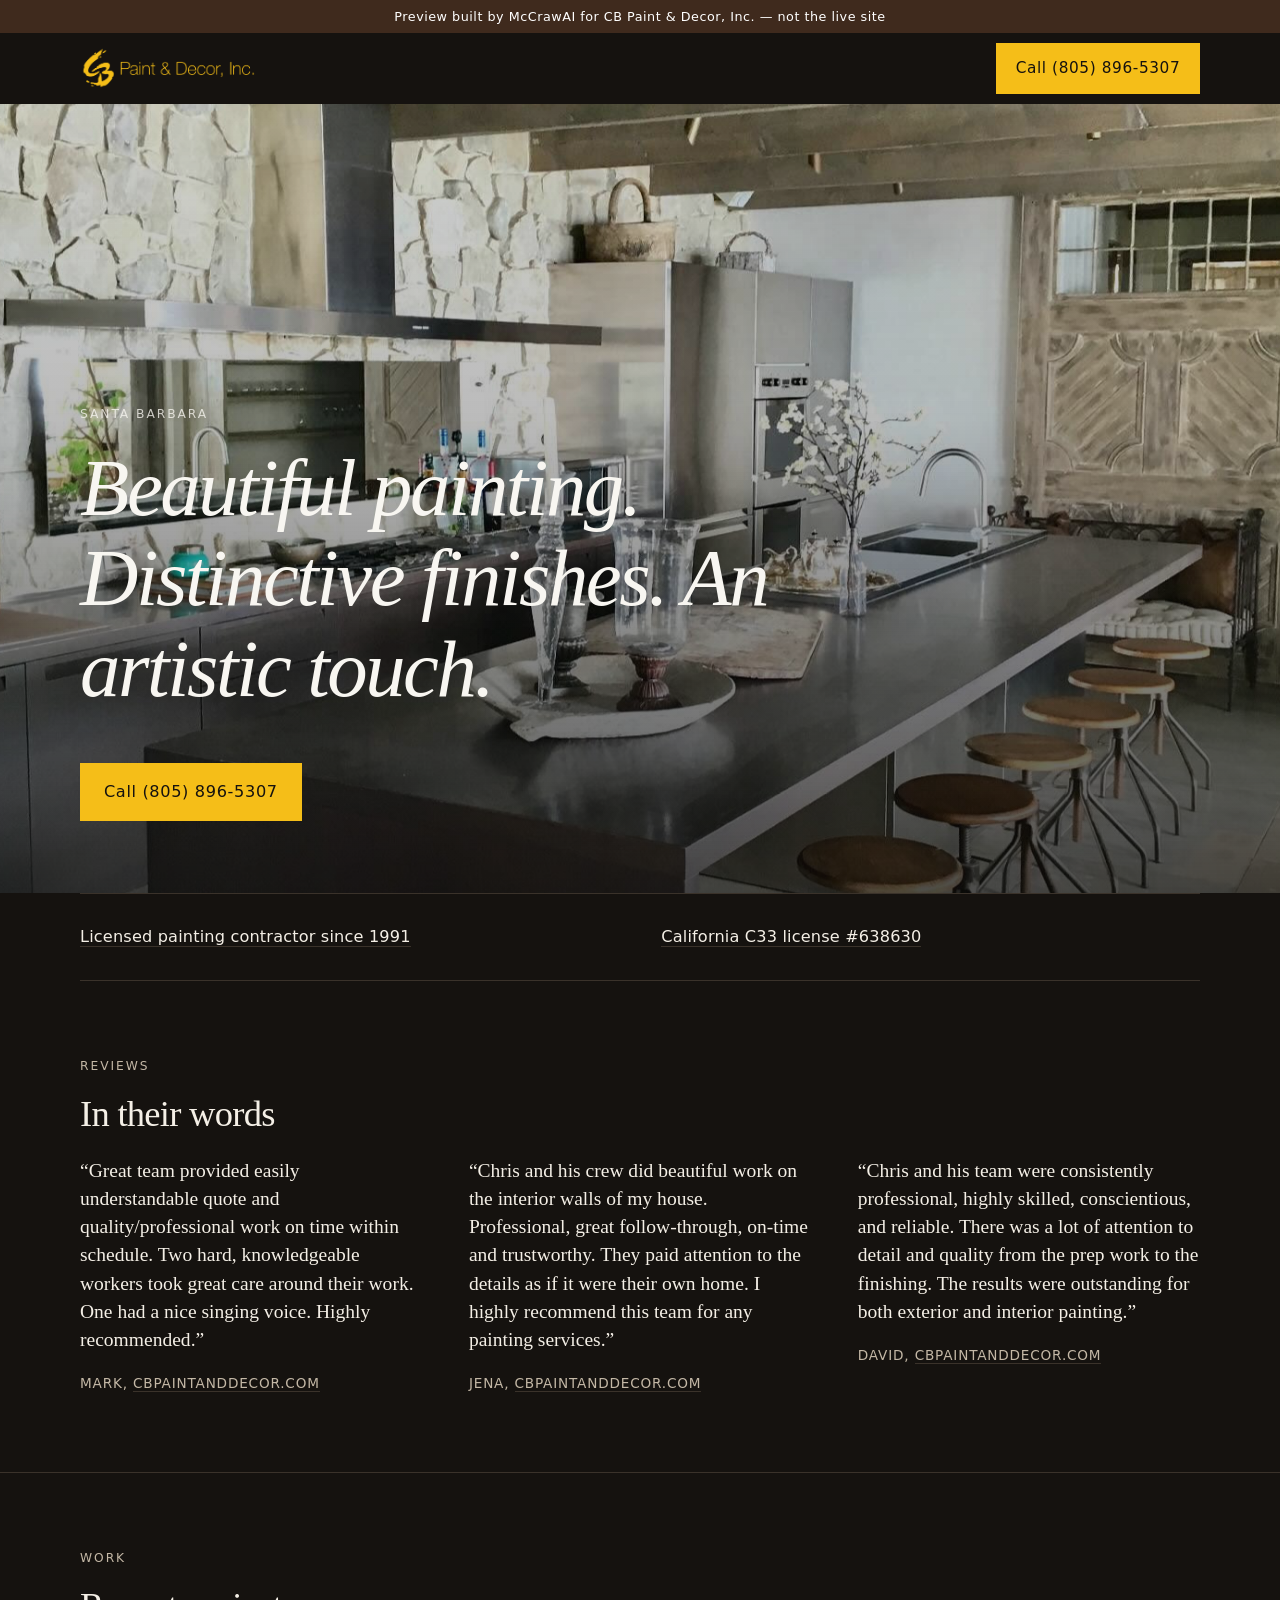
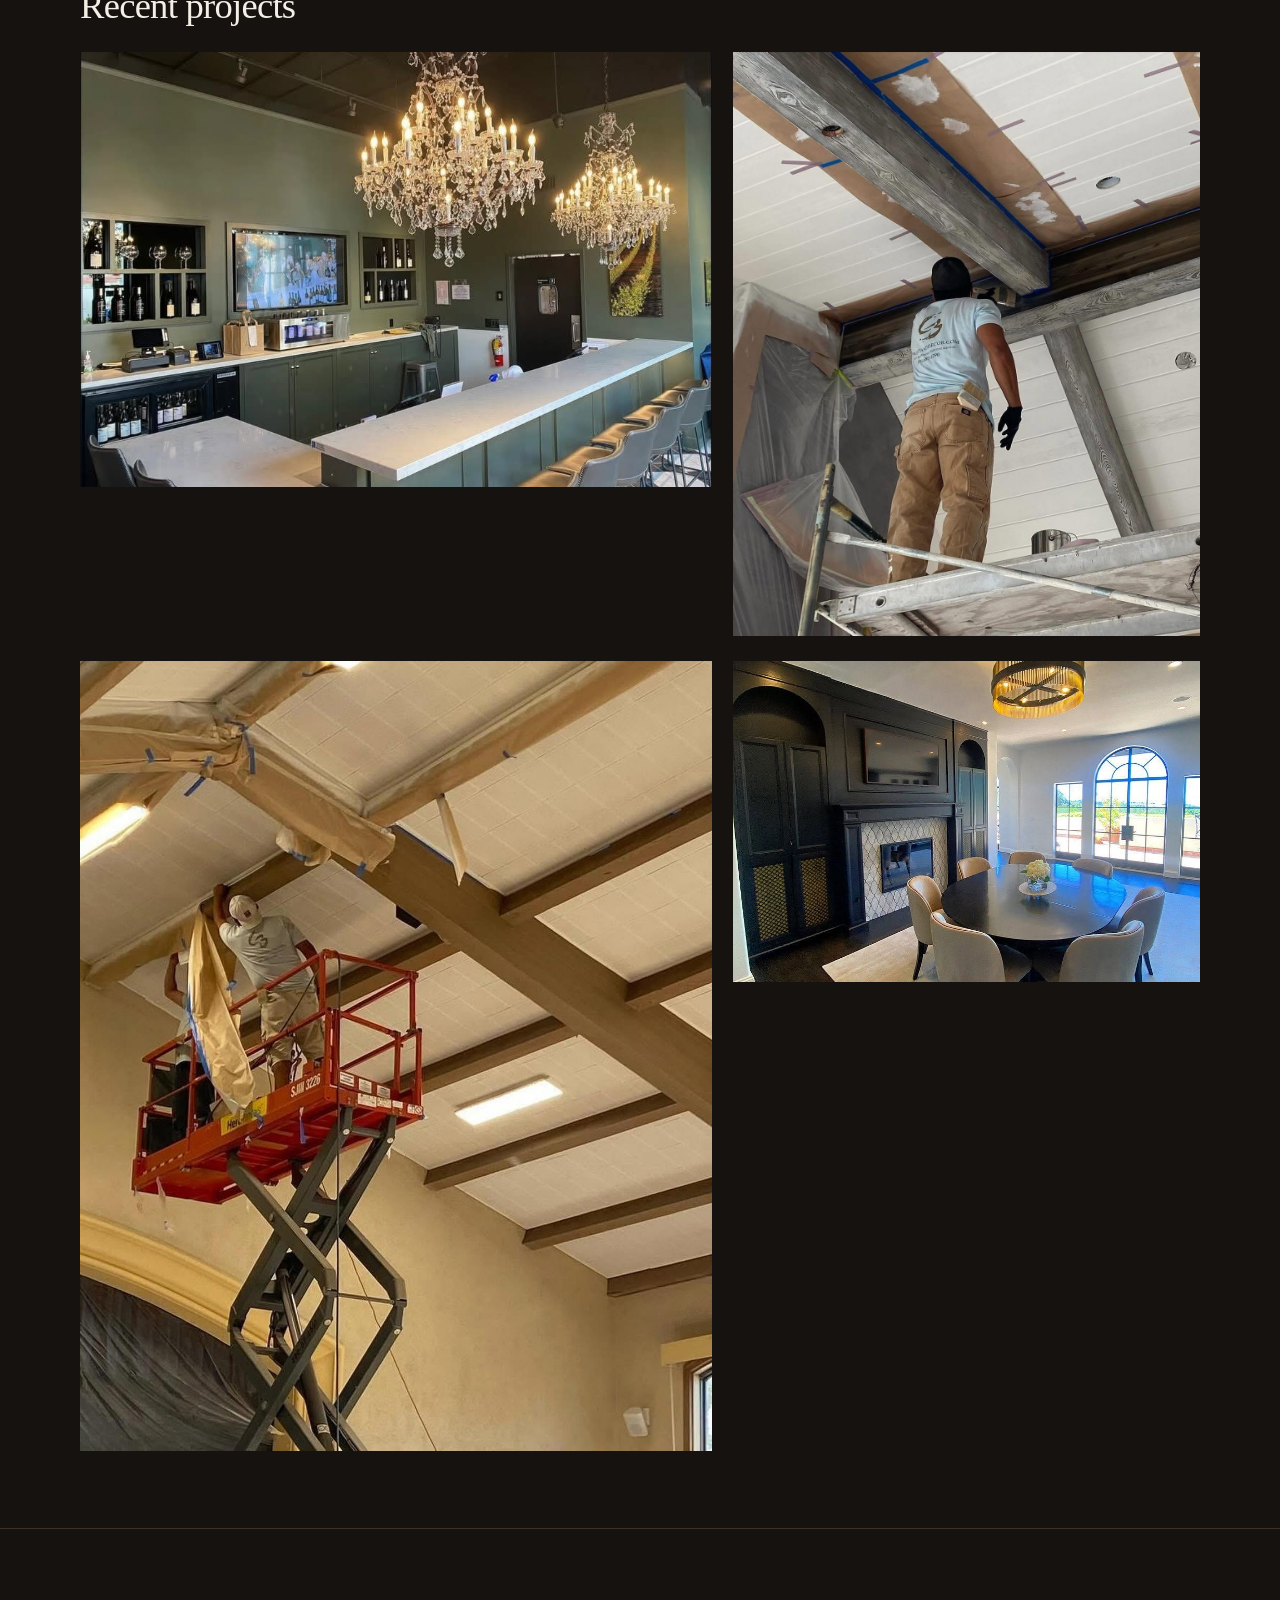
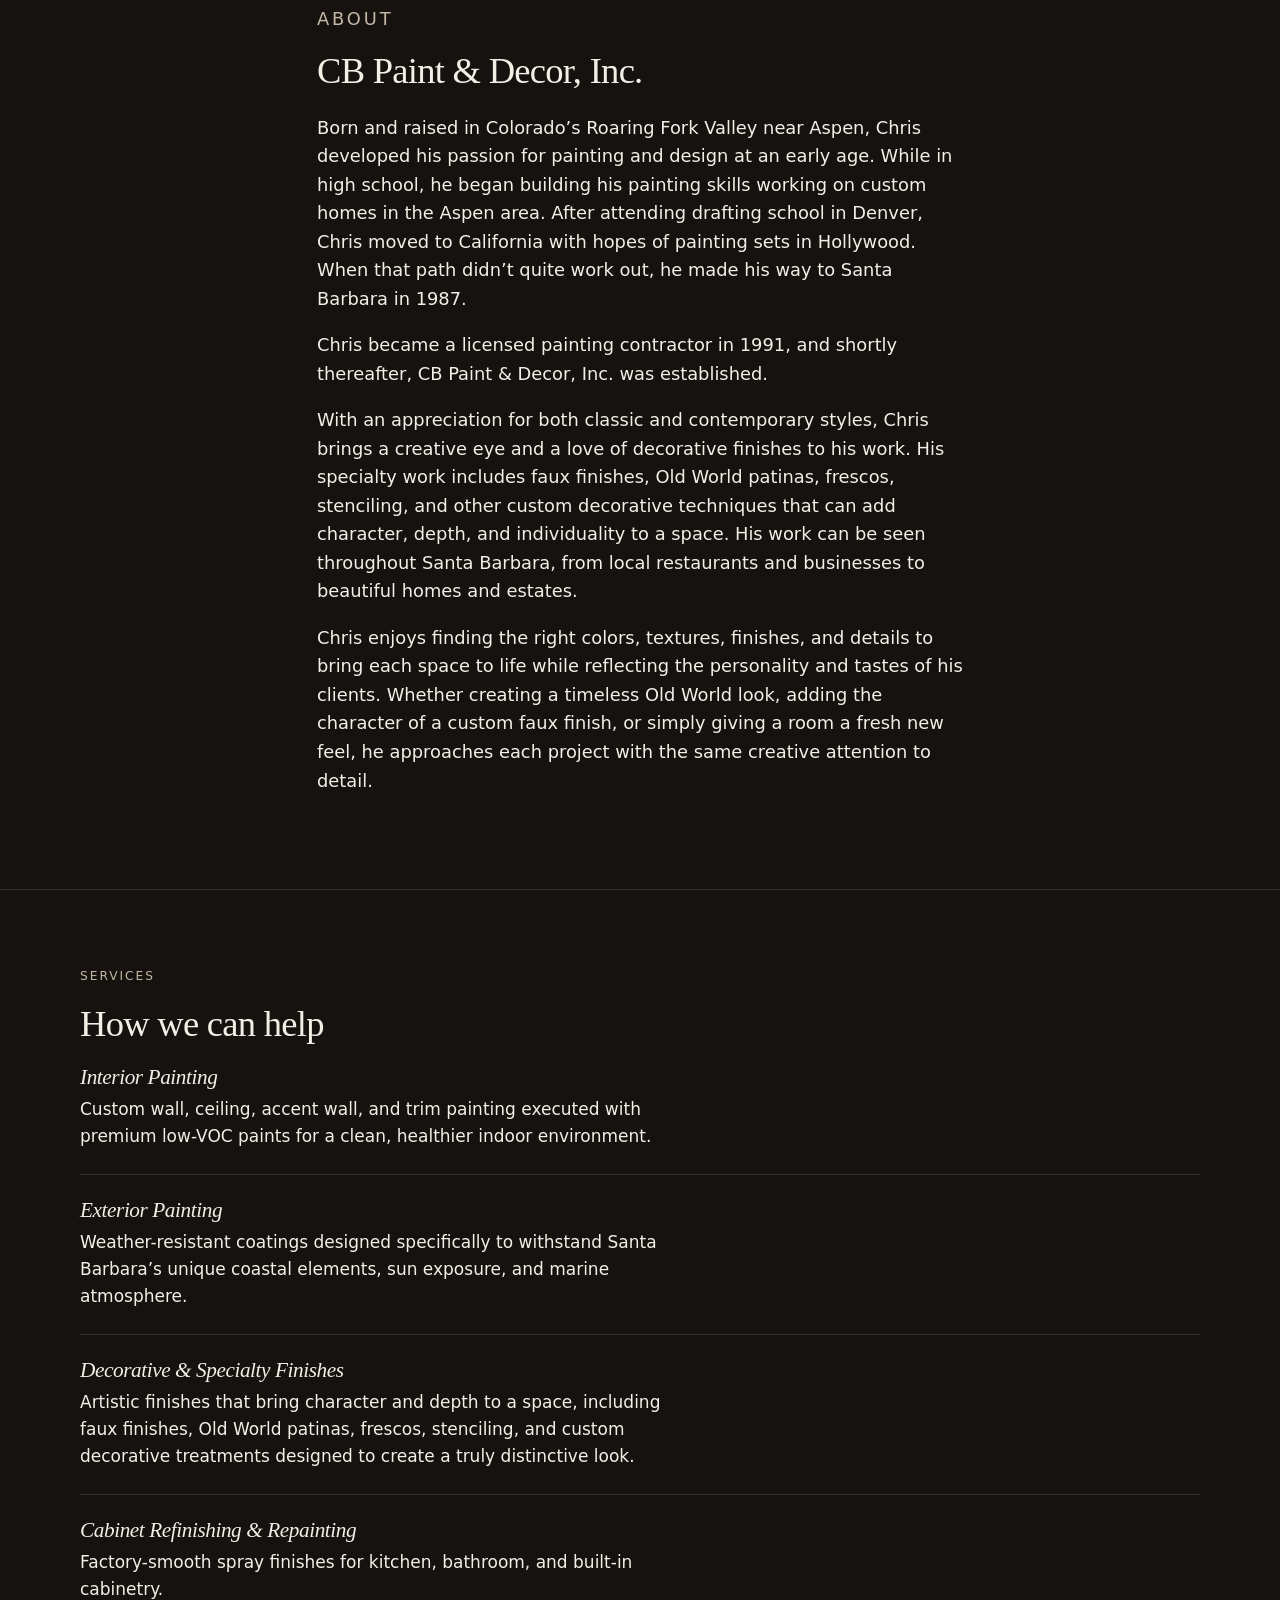
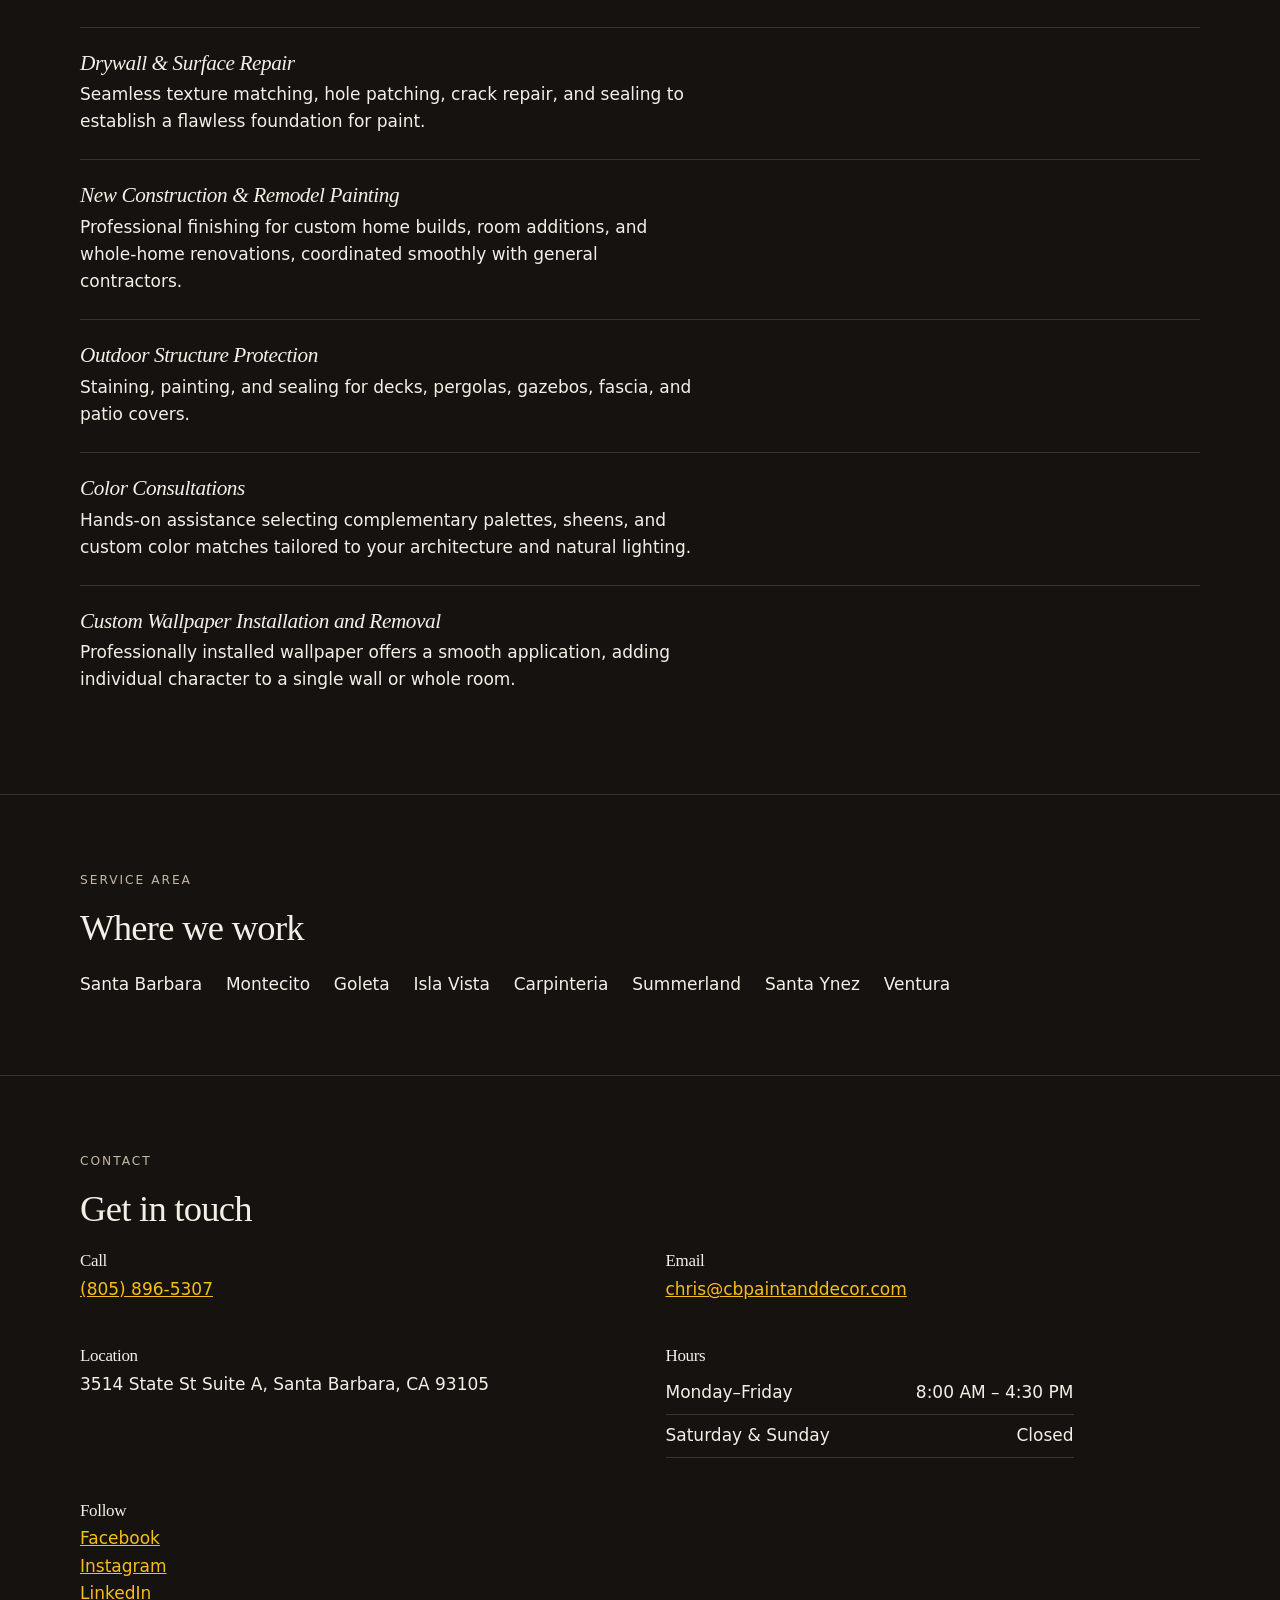
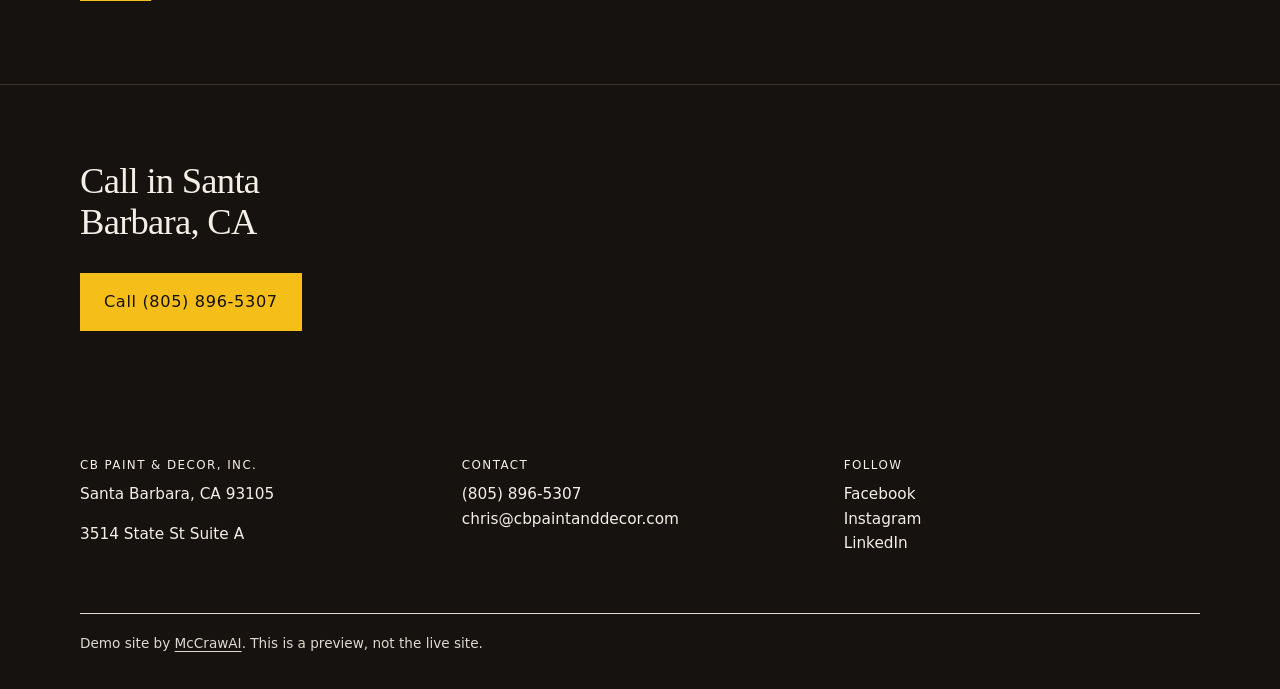
==== commit 0f5fe029: "Publish preview demo for CB Paint & Decor, Inc." ====
--- a/index.html
+++ b/index.html
@@ -14,19 +14,19 @@
 <meta property="og:url" content="https://mccrawaiops.github.io/demo-cb-paint-and-decor/">
 <meta property="og:image" content="https://mccrawaiops.github.io/demo-cb-paint-and-decor/img/kitchen-interior.jpg">
 <meta name="twitter:card" content="summary">
-<meta name="theme-color" content="#f6f1e8">
+<meta name="theme-color" content="#15120F">
 <link rel="icon" href="img/favicon.png" type="image/png">
 <link rel="apple-touch-icon" href="img/favicon.png">
 <link rel="preload" as="image" href="img/kitchen-interior-sm.jpg" imagesrcset="img/kitchen-interior-sm.jpg 720w, img/kitchen-interior.jpg 1440w" imagesizes="100vw">
 <link rel="stylesheet" href="styles.css">
 <script type="application/ld+json">{"@context":"https://schema.org","@graph":[{"@type":"LocalBusiness","@id":"https://mccrawaiops.github.io/demo-cb-paint-and-decor/#business","name":"CB Paint & Decor, Inc.","url":"https://mccrawaiops.github.io/demo-cb-paint-and-decor/","telephone":"+18058965307","email":"chris@cbpaintanddecor.com","address":{"@type":"PostalAddress","streetAddress":"3514 State St Suite A","addressLocality":"Santa Barbara","addressRegion":"CA","postalCode":"93105","addressCountry":"US"},"areaServed":[{"@type":"Place","name":"Santa Barbara"},{"@type":"Place","name":"Montecito"},{"@type":"Place","name":"Goleta"},{"@type":"Place","name":"Isla Vista"},{"@type":"Place","name":"Carpinteria"},{"@type":"Place","name":"Summerland"},{"@type":"Place","name":"Santa Ynez"},{"@type":"Place","name":"Ventura"}],"description":"Born and raised in Colorado’s Roaring Fork Valley near Aspen, Chris developed his passion for painting and design at an early age. While in high school, he began building his painting skills working on custom homes in the Aspen area. After attending drafting school in Denver, Chris moved to California with hopes of painting sets in Hollywood. When that path didn’t quite work out, he made his way to Santa Barbara in 1987.\n\nChris became a licensed painting contractor in 1991, and shortly thereafter, CB Paint & Decor, Inc. was established.\n\nWith an appreciation for both classic and contemporary styles, Chris brings a creative eye and a love of decorative finishes to his work. His specialty work includes faux finishes, Old World patinas, frescos, stenciling, and other custom decorative techniques that can add character, depth, and individuality to a space. His work can be seen throughout Santa Barbara, from local restaurants and businesses to beautiful homes and estates.\n\nChris enjoys finding the right colors, textures, finishes, and details to bring each space to life while reflecting the personality and tastes of his clients. Whether creating a timeless Old World look, adding the character of a custom faux finish, or simply giving a room a fresh new feel, he approaches each project with the same creative attention to detail.","logo":"https://mccrawaiops.github.io/demo-cb-paint-and-decor/img/logo.png","image":"https://mccrawaiops.github.io/demo-cb-paint-and-decor/img/kitchen-interior.jpg"},{"@type":"WebPage","@id":"https://mccrawaiops.github.io/demo-cb-paint-and-decor/","url":"https://mccrawaiops.github.io/demo-cb-paint-and-decor/","name":"CB Paint & Decor, Inc.","about":{"@id":"https://mccrawaiops.github.io/demo-cb-paint-and-decor/#business"}}]}</script>
 </head>
-<body class="layout-editorial base-light">
+<body class="layout-editorial base-dark">
 <div class="preview-ribbon">Preview built by McCrawAI for CB Paint &amp; Decor, Inc. — not the live site</div>
 <a class="skip" href="#main">Skip to content</a>
 <header class="top" id="top">
   <div class="wrap bar">
-    <a href="index.html" class="brand"><img src="img/logo.png" width="687" height="153" alt="CB Paint &amp; Decor, Inc."></a>
+    <a href="index.html" class="brand"><img src="img/logo.png" width="800" height="199" alt="CB Paint &amp; Decor, Inc."></a>
     <a class="callbtn" href="tel:+18058965307">Call (805) 896-5307</a>
   </div>
 </header>
--- a/styles.css
+++ b/styles.css
@@ -5,19 +5,25 @@
 
 /* Prospect demo styles. Two typefaces per site, injected as --font-head and --font-body. */
 :root{
-  --primary:#1a1a1a;
-  --accent:#c9a227;
-  --bg:#f6f1e8;
-  --ink:#1a1a1a;
-  --muted:#6b6458;
-  --paper:#fffdf8;
-  --line:#e2d8c6;
-  --header:#111111;
-  --header-ink:#f7f4ee;
+  --primary:#F4EFE6;
+  --accent:#F5BE18;
+  --bg:#15120F;
+  --ink:#F4EFE6;
+  --muted:#C4B8A6;
+  --paper:#2A241E;
+  --line:#3A322A;
+  --header:#15120F;
+  --header-ink:#F4EFE6;
+  --btn-ink:#15120F;
+  --secondary:#2A241E;
+  --footer:#15120F;
+  --footer-ink:#F4EFE6;
+  --logo-h:44px;
+  --logo-max-w:220px;
   --ribbon:#3f2a1d;
   --font-head:Georgia,"Iowan Old Style","Times New Roman",serif;
   --font-body:system-ui,-apple-system,"Segoe UI",sans-serif;
-  --header-h:4.25rem;
+  --header-h:calc(var(--logo-h) + 1.5rem);
 }
 *,*::before,*::after{box-sizing:border-box}
 html{font-size:17px;-webkit-text-size-adjust:100%}
@@ -76,11 +82,11 @@
   padding:.6rem 0;
 }
 .brand{display:flex;align-items:center;gap:.8rem;text-decoration:none;color:var(--header-ink);min-width:0}
-.brand img{height:44px;width:auto;max-width:200px}
+.brand img{height:var(--logo-h);width:auto;max-width:var(--logo-max-w)}
 .wordmark{font-family:var(--font-head);font-weight:500;font-size:1.05rem;line-height:1.2;letter-spacing:-0.02em}
 .callbtn{
   background:var(--accent);
-  color:#fff;
+  color:var(--btn-ink);
   text-decoration:none;
   font-weight:500;
   font-size:.9rem;
@@ -110,7 +116,7 @@
 .btn{
   display:inline-block;
   background:var(--accent);
-  color:#fff;
+  color:var(--btn-ink);
   text-decoration:none;
   font-weight:500;
   font-size:.95rem;
@@ -156,7 +162,7 @@
 .hero-bleed h1,.hero-bleed .eyebrow,.hero-bleed .lead{color:#f8f6f1}
 .hero-bleed .eyebrow{color:rgba(248,246,241,.78)}
 .hero-bleed .lead{color:rgba(248,246,241,.86)}
-.hero-bleed .btn{background:#fff;color:#161412;border-color:#fff}
+.hero-bleed .btn{background:var(--accent);color:var(--btn-ink);border-color:var(--accent)}
 @keyframes hero-settle{from{transform:scale(1.08);opacity:.7}to{transform:scale(1.04);opacity:1}}
 @keyframes fade-up{from{opacity:0;transform:translateY(.6rem)}to{opacity:1;transform:none}}
 .hero-bleed .hero-copy{animation:fade-up 1s ease both .2s}
@@ -260,12 +266,12 @@
 .cta-band{padding:4.5rem 0;border-top:1px solid var(--line)}
 .cta-band h2{max-width:16ch}
 
-.foot{padding:3rem 0 2rem;font-size:.9rem;color:var(--muted)}
-.foot a{color:var(--ink);text-decoration:none}
+.foot{padding:3rem 0 2rem;font-size:.9rem;background:var(--footer);color:var(--footer-ink)}
+.foot a{color:var(--footer-ink);text-decoration:none}
 .cols{display:grid;gap:1.5rem;grid-template-columns:repeat(auto-fit,minmax(160px,1fr))}
-.foot h3{color:var(--ink);font-family:var(--font-body);font-size:.7rem;letter-spacing:.12em;text-transform:uppercase;font-weight:500;margin:0 0 .6rem}
-.credit{margin-top:2.5rem;padding-top:1.1rem;border-top:1px solid var(--line);font-size:.8rem;color:var(--muted)}
-.credit a{color:var(--muted);text-decoration:underline;text-underline-offset:3px}
+.foot h3{color:var(--footer-ink);font-family:var(--font-body);font-size:.7rem;letter-spacing:.12em;text-transform:uppercase;font-weight:500;margin:0 0 .6rem}
+.credit{margin-top:2.5rem;padding-top:1.1rem;border-top:1px solid currentColor;opacity:.9;font-size:.8rem}
+.credit a{color:inherit;text-decoration:underline;text-underline-offset:3px}
 
 /* Dark bases */
 .base-dark{background:var(--bg);color:var(--ink)}
